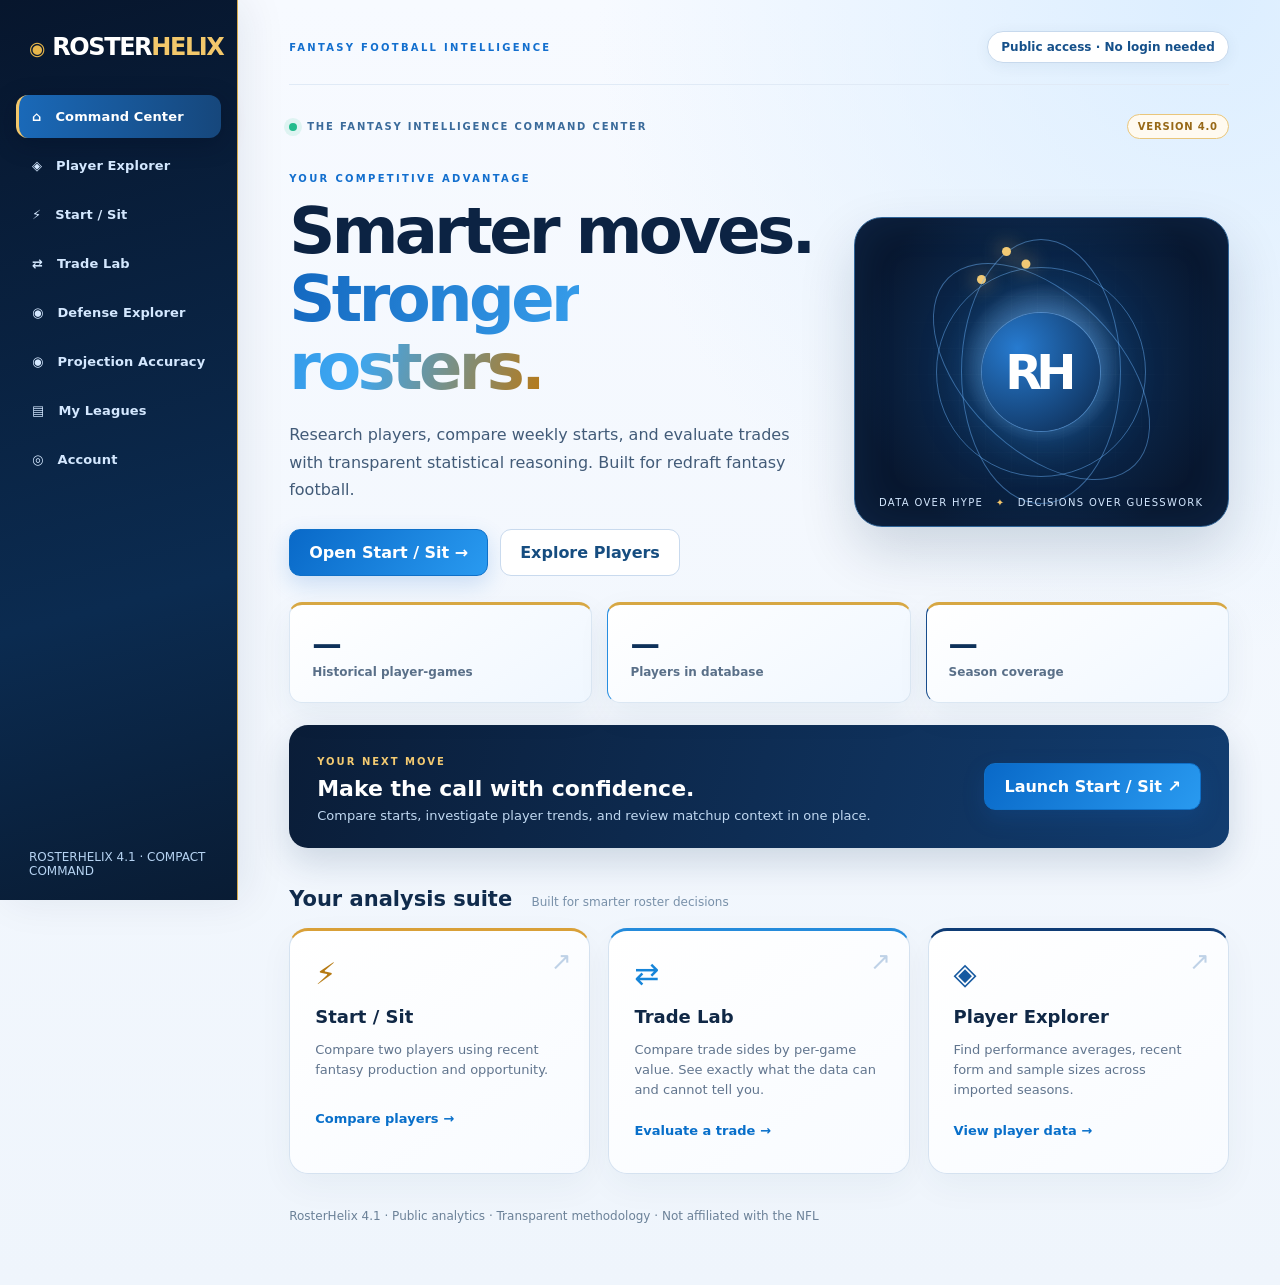
==== rosterhelix-2/static/index.html @ d0da6749 "Update index.html" ====
<!doctype html><html lang="en"><head><meta charset="utf-8"><meta name="viewport" content="width=device-width,initial-scale=1"><meta name="theme-color" content="#f2f6fc"><title>RosterHelix 4.0 — Fantasy Intelligence</title><style>
:root{color-scheme:dark;--bg:#080e1b;--panel:#111c2d;--edge:#263750;--muted:#90a2b8;--text:#eef5ff;--blue:#50b4ff;--lime:#b3f76c}*{box-sizing:border-box}body{margin:0;background:radial-gradient(ellipse at 75% -15%,#14345b 0,transparent 45%),var(--bg);font-family:Inter,ui-sans-serif,system-ui,Arial;color:var(--text)}button,input,select{font:inherit}button{cursor:pointer}button:disabled{opacity:.5;cursor:not-allowed}a{color:inherit;text-decoration:none}.layout{display:grid;grid-template-columns:238px minmax(0,1fr);min-height:100vh}.sidebar{background:#0c1524;border-right:1px solid var(--edge);padding:28px 16px;position:sticky;top:0;height:100vh}.brand{font-weight:900;font-size:23px;letter-spacing:-1.2px;padding:0 13px 34px}.brand span{color:var(--blue)}.nav{display:grid;gap:8px}.nav button{width:100%;text-align:left;background:transparent;border:0;color:#9caec5;border-radius:10px;padding:13px 14px}.nav button:hover,.nav button.active{background:#1a2e46;color:#fff}.sidefoot{position:absolute;bottom:22px;color:var(--muted);font-size:12px;padding:0 13px}.main{padding:27px clamp(18px,4vw,58px);max-width:1600px;width:100%;margin:auto}.top{display:flex;align-items:center;justify-content:space-between;gap:12px}.eyebrow{color:var(--blue);font-weight:800;letter-spacing:2px;font-size:11px}.pill{border:1px solid #305071;border-radius:99px;padding:8px 13px;font-size:12px;color:#a9d5ff}.hero{padding:64px 0 30px;display:grid;grid-template-columns:1.6fr 1fr;gap:24px;align-items:center}.hero h1{font-size:clamp(42px,5.5vw,78px);line-height:1.02;letter-spacing:-3px;margin:12px 0 20px}.hero h1 em{font-style:normal;color:var(--blue)}.hero p{color:#a3b4c9;font-size:17px;max-width:570px;line-height:1.7}.cta{display:flex;gap:12px;margin-top:24px;flex-wrap:wrap}.primary,.secondary{padding:12px 18px;border-radius:10px;border:1px solid var(--blue);background:var(--blue);color:#051321;font-weight:800}.secondary{background:transparent;color:#d8edff;border-color:#344c66}.orb{height:270px;border-radius:28px;border:1px solid #274363;background:radial-gradient(circle at 50% 50%,#3484cc55,transparent 45%),repeating-radial-gradient(circle at 50% 50%,transparent 0 34px,#3b86b52c 35px 36px);display:grid;place-items:center;position:relative;overflow:hidden}.orb strong{font-size:66px;letter-spacing:-7px;color:#d8f2ff;text-shadow:0 0 38px #4aaeff}.orb small{position:absolute;bottom:22px;color:#8cb7dc;letter-spacing:3px}.sectiontitle{font-size:21px;margin:34px 0 17px}.cards{display:grid;grid-template-columns:repeat(3,minmax(0,1fr));gap:16px}.card,.panel{border:1px solid var(--edge);background:linear-gradient(140deg,#15243a,#0f1a2a);border-radius:17px;padding:22px}.card .icon{font-size:25px;color:var(--blue)}.card h3{margin:15px 0 7px}.card p,.muted{color:var(--muted);line-height:1.55}.card p{font-size:13px;min-height:48px}.card button{background:transparent;border:0;color:var(--blue);padding:10px 0;font-weight:800}.stats{display:grid;grid-template-columns:repeat(3,1fr);gap:14px}.stat{background:#102139;border:1px solid #233c58;border-radius:13px;padding:17px}.stat strong{display:block;font-size:29px}.stat small{color:var(--muted)}.view{display:none}.view.active{display:block}.controls{display:flex;flex-wrap:wrap;gap:10px;margin:18px 0}.field{background:#0a1424;color:white;border:1px solid #39516a;padding:12px;border-radius:10px;min-width:170px}.field:focus{outline:2px solid var(--blue)}.grid2{display:grid;grid-template-columns:repeat(2,minmax(0,1fr));gap:16px}.tablewrap{overflow:auto}table{width:100%;border-collapse:collapse;text-align:left}th,td{padding:13px;border-bottom:1px solid #2a3b50;font-size:13px}th{color:#8fa7c0;font-weight:600}td strong{color:#e9f5ff}.tag{background:#233c57;border-radius:6px;padding:5px 7px;font-size:11px;color:#a8d8ff}.notice{padding:12px 14px;border:1px solid #6a5832;background:#312719;color:#f4d49c;border-radius:10px;font-size:13px;margin:14px 0}.result{margin-top:16px;line-height:1.7}.positive{color:var(--lime)}.error{color:#ff9a9a}.hide{display:none!important}footer{padding:35px 0;color:#6d8099;font-size:12px} @media(max-width:950px){.layout{display:block}.sidebar{position:relative;height:auto;display:flex;align-items:center;gap:10px;overflow-x:auto;padding:12px}.brand{padding:0;font-size:19px;white-space:nowrap}.nav{display:flex}.nav button{white-space:nowrap;padding:10px}.sidefoot{display:none}.main{padding:22px}.hero{grid-template-columns:1fr;padding:30px 0}.orb{display:none}.cards{grid-template-columns:1fr}.grid2{grid-template-columns:1fr}}@media(max-width:500px){.stats{grid-template-columns:1fr}.hero h1{letter-spacing:-2px}.top{align-items:start}}

/* RosterHelix 3.2 — White / Gold / Blue visual refresh. Presentation only. */
:root{color-scheme:light;--bg:#f2f6fc;--panel:#ffffff;--edge:#d7e3f1;--muted:#536783;--text:#102744;--blue:#1476d4;--lime:#167a5b;--gold:#e7a72d}
html{scroll-behavior:smooth}
body{background:radial-gradient(ellipse at 80% -12%,#d7ebff 0,transparent 48%),linear-gradient(135deg,#f9fbff,#edf4ff 64%,#fff9e9);color:var(--text)}
.sidebar{background:linear-gradient(168deg,#071c3a 0%,#0a3767 72%,#09213f 100%);border-right:2px solid #dca63e;box-shadow:6px 0 25px #0d38601c}
.brand{color:#fff;letter-spacing:-.8px}.brand span{color:#f7c65d}
.nav button{color:#d4e8ff;transition:background .2s,transform .2s,color .2s,border-color .2s;border-left:3px solid transparent}
.nav button:hover{background:#ffffff19;color:#fff;transform:translateX(2px)}
.nav button.active{background:linear-gradient(90deg,#1b69b9,#1b4a85);color:#fff;border-left-color:#ffd16b;box-shadow:0 5px 20px #001c3c50}
.sidefoot{color:#b6d3f2}.eyebrow{color:#136fce}.pill{color:#15508a;border-color:#c7d9ed;background:#fff;box-shadow:0 3px 15px #123c6610}
.hero h1{color:#0c2343}.hero h1 em{color:#167bd8;background:linear-gradient(105deg,#1367bf 0%,#3da7f2 65%,#b87916 100%);-webkit-background-clip:text;background-clip:text;-webkit-text-fill-color:transparent}
.hero p{color:#425b78}
.primary{background:linear-gradient(110deg,#1377d3,#329fee);color:white;border-color:#0f70c8;box-shadow:0 7px 18px #187bd43b;transition:transform .2s,box-shadow .2s}
.primary:hover:not(:disabled){transform:translateY(-2px);box-shadow:0 11px 24px #187bd450}
.secondary{background:#fff;color:#0d477f;border-color:#c3d9f1}.secondary:hover{background:#edf7ff;border-color:#247ecb}
.orb{border:1px solid #b9d9f4;background:radial-gradient(circle at 50% 50%,#0c78ce3b,transparent 49%),repeating-radial-gradient(circle at 50% 50%,transparent 0 34px,#2a8fe31c 35px 36px),linear-gradient(145deg,#07264a,#0d4d89);box-shadow:0 15px 45px #125b9b2e}
.orb strong{color:#fff;text-shadow:0 0 32px #7acaff}.orb small{color:#ffd079}
.sectiontitle{color:#102b4c}
.card,.panel{background:linear-gradient(145deg,#fff,#f8fbff);border:1px solid #d5e2f0;box-shadow:0 8px 28px #164f7f12;transition:transform .2s,box-shadow .2s,border-color .2s}
.card:hover{transform:translateY(-4px);border-color:#d9a94a;box-shadow:0 15px 34px #164f7f22}
.card{border-top:3px solid #d9a038}.card:nth-child(2){border-top-color:#258bdb}.card:nth-child(3){border-top-color:#0f3c75}
.card .icon{color:#b67a12}.card:nth-child(2) .icon{color:#1685d9}.card:nth-child(3) .icon{color:#1559a0}
.card button{color:#086fca}.card button:hover{text-decoration:underline}
.stat{background:linear-gradient(145deg,#fff,#f0f7ff);border:1px solid #d4e2f1;border-left:4px solid #dba23c;box-shadow:0 5px 18px #143c6612}
.stat:nth-child(3n+2){border-left-color:#278de0}.stat:nth-child(3n){border-left-color:#174c8c}
.stat strong{color:#0e315a}.stat small{color:#5a7089}
.field{background:#fff;color:#122d4b;border:1px solid #c4d7ea;box-shadow:0 2px 7px #0d37660a}
.field::placeholder{color:#70849b}.field:focus{outline:2px solid #278fe2;outline-offset:1px}
th,td{border-bottom:1px solid #e0e9f3}th{color:#4d6884;background:#f1f7ff}td strong{color:#10355c}tbody tr:hover{background:#edf7ff}
.tag{background:#e4f2ff;color:#135a9d;border:1px solid #cbe3fa}
.notice{background:#fff8e7;border:1px solid #e7c47e;color:#745012}
.positive{color:#087d60}.error{color:#c42c41}footer{color:#6b8198}
button:focus-visible,a:focus-visible{outline:3px solid #e5a934;outline-offset:3px}
@media(max-width:950px){.sidebar{border-right:0;border-bottom:2px solid #dca63e}.nav button:hover{transform:none}}

/* RosterHelix 3.3 matchup comparison */
.matchup-selectors{display:grid;grid-template-columns:repeat(2,minmax(0,1fr));gap:12px;margin:16px 0}
.matchup-selectors label{display:grid;gap:7px;color:#12345a;font-weight:750;font-size:13px}
.matchup-selectors select{width:100%;background:#fff}
.matchup-board{margin-top:18px;padding:18px;border-radius:16px;background:linear-gradient(135deg,#f5f9ff,#fff9ee);border:1px solid #cddff1}
.matchup-board h3{margin:0 0 7px;color:#0d3158}
.matchup-tiles{display:grid;grid-template-columns:repeat(2,minmax(0,1fr));gap:12px;margin-top:14px}
.matchup-tile{border:1px solid #d2e1f0;border-top:4px solid #228ae3;border-radius:13px;padding:15px;background:white;box-shadow:0 5px 18px #08294a0b}
.matchup-tile:nth-child(2){border-top-color:#e3aa2c}
.matchup-tile strong{color:#102d50}
.matchup-tile .big{font-size:27px;font-weight:850;color:#1168bc;margin:6px 0}
.matchup-tile .meta{font-size:12px;color:#546a83;line-height:1.6}
.matchup-flag{display:inline-block;border-radius:99px;padding:4px 9px;background:#e8f3ff;color:#0b5aa7;font-size:11px;font-weight:750}
@media(max-width:700px){.matchup-selectors,.matchup-tiles{grid-template-columns:1fr}}

/* RosterHelix 3.4 projections */
.projection-board{margin-top:18px;padding:20px;border:1px solid #a9cae9;border-radius:17px;background:linear-gradient(120deg,#edf7ff,#fff9e9)}
.projection-card{background:white;border:1px solid #d4e3f1;border-top:4px solid #e4aa2c;border-radius:14px;padding:16px}
.projection-card:first-child{border-top-color:#208ee9}.projection-score{font-size:32px;font-weight:850;color:#086bb9}
.projection-range{font-weight:750;color:#7c5a16}.projection-small{font-size:12px;color:#5c7086;line-height:1.6}

/* RosterHelix 4.0 premium hybrid design system */
:root{--bg:#f5f8fd;--edge:#dce7f4;--text:#102846;--muted:#61758e;--blue:#1678db;--gold:#e7b64b;--navy:#0b1e39;color-scheme:light}
body{background:radial-gradient(ellipse at 95% 0%,#dceeff 0,transparent 36%),linear-gradient(180deg,#f7faff,#eff5fc);font-family:Inter,ui-sans-serif,system-ui,-apple-system,Segoe UI,sans-serif}
.sidebar{background:linear-gradient(165deg,#07162d,#0b2b50 66%,#091c34);border-right:1px solid #d5a94c;box-shadow:8px 0 40px #0b2a4714;padding-top:33px}
.brand{font-size:24px;letter-spacing:-1.4px}.brand:before{content:'◉';font-size:19px;color:#e7b64b;margin-right:8px}.brand span{color:#f3c86b}
.nav{gap:6px}.nav button{font-size:13px;font-weight:650;letter-spacing:.01em;padding:14px 13px;border-radius:12px}.nav button.active{background:linear-gradient(90deg,#1a69b8,#16477c);box-shadow:0 6px 22px #010d2659;border-left-color:#f2c76b}
.main{padding-top:31px;max-width:1650px}.top{padding-bottom:21px;border-bottom:1px solid #e0eaf6}.eyebrow{font-size:10px;letter-spacing:2.3px}.pill{font-weight:650}
.home-kicker{display:flex;gap:10px;align-items:center;color:#3b6b9b;font-size:10px;font-weight:800;letter-spacing:1.8px;margin-top:29px;flex-wrap:wrap}.live-dot{height:8px;width:8px;border-radius:50%;background:#22bb8c;box-shadow:0 0 0 5px #22bb8c1c;animation:pulse-dot 2.8s infinite}.version-chip{border:1px solid #e9c67b;color:#976817;border-radius:99px;padding:6px 10px;margin-left:auto;background:#fffaf0;letter-spacing:.8px}
.hero{padding:28px 0 26px;grid-template-columns:minmax(0,1.2fr) minmax(290px,.85fr);gap:35px}.hero h1{font-size:clamp(42px,5vw,75px);letter-spacing:-3.6px;line-height:1.06}.hero p{font-size:16px}.hero .cta{margin-top:26px}.primary,.secondary{border-radius:11px;padding:13px 19px;transition:transform .2s ease,box-shadow .2s ease}.primary{background:linear-gradient(125deg,#0969c8,#299af0);box-shadow:0 8px 22px #176bcb30}.secondary{border-color:#c9daee;background:#fff;color:#164d80}.primary:hover,.secondary:hover{transform:translateY(-2px)}
.orb{height:310px;background:radial-gradient(circle at 50% 47%,#206cbd88 0,#0b2a50 32%,#08172f 75%);border:1px solid #2e6397;box-shadow:0 24px 55px #07264729,inset 0 0 45px #4a9cf51c;isolation:isolate}.orb:before{content:'';position:absolute;inset:0;background-image:linear-gradient(#ffffff07 1px,transparent 1px),linear-gradient(90deg,#ffffff07 1px,transparent 1px);background-size:26px 26px;mask-image:radial-gradient(circle,#000,transparent 73%)}.orb-core{z-index:2;display:grid;place-items:center;width:118px;height:118px;border-radius:50%;background:radial-gradient(circle at 30% 30%,#277bd0,#0b264a);box-shadow:0 0 0 1px #76b8ff70,0 0 55px #3396ec8c;color:white;font-size:48px;font-weight:900;letter-spacing:-6px;padding-right:7px}.orbit{position:absolute;width:210px;height:210px;border:1px solid #70b8ff75;border-radius:50%;animation:spin 19s linear infinite}.orbit:after{content:'';position:absolute;top:7px;left:40px;height:9px;width:9px;background:#f3ca74;border-radius:50%;box-shadow:0 0 20px #f3ca74}.orbit-b{width:265px;height:155px;transform:rotate(45deg);animation:spin 23s linear infinite reverse}.orbit-c{width:160px;height:265px;animation:spin 29s linear infinite}.orb-legend{position:absolute;bottom:18px;font-size:10px;letter-spacing:1.3px;color:#d4e8ff;z-index:2}.orb-legend span{color:#f4c66b;padding:0 8px}
.stats{gap:15px}.stat{border:1px solid #dbe7f3;border-top:3px solid #d7a743;border-left:1px solid #dbe7f3;padding:22px;box-shadow:0 12px 32px #143d6610}.stat strong{font-size:clamp(23px,2.3vw,35px);font-variant-numeric:tabular-nums}.stat small{font-weight:650;font-size:12px}.sectiontitle{margin-top:39px}.section-sub{font-size:12px;color:#7890a9;font-weight:500;margin-left:12px}.cards{gap:18px}.card,.panel{border-radius:19px;box-shadow:0 12px 35px #11375b0c}.card{padding:25px;position:relative;overflow:hidden}.card:after{content:'↗';position:absolute;right:18px;top:16px;color:#bfd2e7;font-size:25px}.card .icon{font-size:30px}.card h3{font-size:18px}.card:hover{transform:translateY(-6px);box-shadow:0 20px 42px #11375b20}.card button{font-size:13px}
.command-strip{margin-top:22px;padding:25px 28px;border-radius:19px;background:linear-gradient(105deg,#0a1d38,#123d70);display:flex;justify-content:space-between;align-items:center;gap:18px;color:white;box-shadow:0 14px 35px #082b5128}.command-strip h3{font-size:22px;margin:7px 0}.command-strip p{font-size:13px;color:#c0d8f1;margin:0;max-width:620px}.strip-eyebrow{font-size:10px;color:#f3ca71;letter-spacing:2px;font-weight:800}.command-strip .primary{white-space:nowrap}
.view:not(#home){animation:fade-rise .36s ease both}.view:not(#home)>h1{font-size:clamp(28px,3vw,40px);letter-spacing:-1.2px;margin:31px 0 10px}.panel{background:#fff}.field{border-radius:11px}.field:focus-visible{box-shadow:0 0 0 4px #1d80d822}.notice{border-radius:12px}.tablewrap{border:1px solid #dbe7f3}.tablewrap tbody tr{transition:background .15s}
.explorer-head{display:flex;justify-content:space-between;align-items:end;gap:12px;margin:25px 0 15px}.explorer-head h2{font-size:21px;margin:7px 0}.explorer-head p{margin:4px 0;font-size:12px}.player-cards{display:grid;grid-template-columns:repeat(auto-fill,minmax(190px,1fr));gap:14px;margin:16px 0}.player-card{background:#fff;border:1px solid #d7e5f2;border-top:3px solid #2187df;border-radius:17px;padding:17px;text-align:left;box-shadow:0 8px 22px #153d6610;transition:transform .22s,box-shadow .22s,border-color .22s;position:relative;overflow:hidden;color:#123456}.player-card:hover,.player-card:focus-visible{transform:translateY(-5px);box-shadow:0 18px 35px #133e6a26;border-color:#e0ad48}.player-card:before{content:'';position:absolute;right:-24px;top:-24px;width:92px;height:92px;border-radius:50%;background:radial-gradient(circle,#e1f1ff,transparent 68%)}.player-card .avatar{width:43px;height:43px;border-radius:13px;background:linear-gradient(140deg,#0c2d55,#2184df);color:#fff;display:grid;place-items:center;font-weight:850;font-size:17px;margin-bottom:12px;box-shadow:0 5px 13px #0d5bb52c}.player-card .player-name{font-size:14px;font-weight:850;min-height:37px;display:block;position:relative}.player-card .player-meta{font-size:11px;color:#647f9a;margin-top:4px}.player-card .player-score{font-size:29px;color:#0d5fae;font-weight:900;letter-spacing:-1px;margin-top:14px}.player-card .player-score small{font-size:10px;color:#6d829a;letter-spacing:0;font-weight:600}.player-card .player-trend{margin-top:6px;font-size:11px;color:#607b95}.player-card .player-trend b{color:#138364}.player-detail{margin:16px 0}.detail-board{border:1px solid #c8ddf2;border-radius:19px;padding:22px;background:linear-gradient(130deg,#fff,#f1f7ff);box-shadow:0 10px 28px #164d8212}.detail-header{display:flex;justify-content:space-between;align-items:center;gap:12px;flex-wrap:wrap}.detail-header h3{margin:4px 0;font-size:22px}.detail-header small{color:#607b95}.chart-svg{width:100%;height:auto;display:block;margin-top:16px;overflow:visible}.chart-grid{stroke:#dfe9f4;stroke-width:1}.chart-label{fill:#70859d;font-size:11px;font-family:inherit}.chart-line{stroke:#197fe0;stroke-width:3.5;fill:none;stroke-linejoin:round;stroke-linecap:round}.chart-area{fill:url(#rh4Area)}.chart-dot{fill:#fff;stroke:#177ed9;stroke-width:3}.chart-dot:hover{fill:#e8b94f;stroke:#b67d19}.chart-note{font-size:12px;color:#667e96;margin-top:10px}.detail-close{background:white;border:1px solid #cbdff2;border-radius:9px;padding:8px 12px;color:#205a91}.def-visual{margin:18px 0;display:grid;grid-template-columns:repeat(auto-fill,minmax(210px,1fr));gap:12px}.def-mini{padding:16px;border:1px solid #dbe7f3;border-radius:14px;background:#fff}.def-mini-top{display:flex;justify-content:space-between;font-size:12px;font-weight:800}.def-mini-bar{height:8px;border-radius:99px;background:#e8eff7;margin-top:13px;overflow:hidden}.def-mini-fill{height:100%;background:linear-gradient(90deg,#147ad6,#e7b64b);border-radius:99px}.def-mini small{font-size:11px;color:#70859d;display:block;margin-top:8px}
@keyframes fade-rise{from{opacity:0;transform:translateY(9px)}to{opacity:1;transform:translateY(0)}}@keyframes spin{to{transform:rotate(360deg)}}@keyframes pulse-dot{50%{box-shadow:0 0 0 9px #22bb8c0c}}@media(max-width:1100px){.hero{grid-template-columns:1fr}.orb{display:none}}@media(max-width:950px){.sidebar{padding:12px}.main{padding-top:22px}.home-kicker{margin-top:22px}.hero{padding-top:22px}}@media(max-width:680px){.command-strip{align-items:flex-start;flex-direction:column}.explorer-head{flex-direction:column;align-items:flex-start}.section-sub{display:block;margin:5px 0}.player-cards{grid-template-columns:repeat(2,minmax(0,1fr))}.player-card{padding:13px}.hero h1{letter-spacing:-2px}.stats{grid-template-columns:1fr}.top{flex-wrap:wrap}}@media(max-width:390px){.player-cards{grid-template-columns:1fr}}@media(prefers-reduced-motion:reduce){*,*:before,*:after{animation-duration:.01ms!important;transition-duration:.01ms!important;scroll-behavior:auto!important}}
</style><link rel="stylesheet" href="/compact41.css"><link rel="stylesheet" href="/compact42.css"><link rel="stylesheet" href="/compact43.css"><link rel="stylesheet" href="/model44.css"><link rel="stylesheet" href="/rh50a.css"><link rel="stylesheet" href="/rh50a1.css"></head><body><div class="layout"><aside class="sidebar"><div class="brand">ROSTER<span>HELIX</span></div><nav class="nav"><button class="active" data-view="home">⌂ &nbsp; Command Center</button><button data-view="players">◈ &nbsp; Player Explorer</button><button data-view="start">⚡ &nbsp; Start / Sit</button><button data-view="trade">⇄ &nbsp; Trade Lab</button><button data-view="defense">◉ &nbsp; Defense Explorer</button><button data-view="accuracy">◉ &nbsp; Projection Accuracy</button><button data-view="leagues">▤ &nbsp; My Leagues</button><button data-view="account">◎ &nbsp; Account</button></nav><div class="sidefoot">ROSTERHELIX 4.1 · COMPACT COMMAND</div></aside><main class="main"><div class="top"><span class="eyebrow">FANTASY FOOTBALL INTELLIGENCE</span><span id="authBadge" class="pill">Public access · No login needed</span></div>
<section id="home" class="view active"><div class="home-kicker"><span class="live-dot"></span> THE FANTASY INTELLIGENCE COMMAND CENTER <span class="version-chip">VERSION 4.0</span></div><div class="hero"><div><span class="eyebrow">YOUR COMPETITIVE ADVANTAGE</span><h1>Smarter moves.<br><em>Stronger rosters.</em></h1><p>Research players, compare weekly starts, and evaluate trades with transparent statistical reasoning. Built for redraft fantasy football.</p><div class="cta"><button class="primary" data-go="start">Open Start / Sit →</button><button class="secondary" data-go="players">Explore Players</button></div></div><div class="orb"><div class="orbit orbit-a"></div><div class="orbit orbit-b"></div><div class="orbit orbit-c"></div><div class="orb-core">RH</div><div class="orb-legend">DATA OVER HYPE <span>✦</span> DECISIONS OVER GUESSWORK</div></div></div><div class="stats"><div class="stat"><strong id="statGames">—</strong><small>Historical player-games</small></div><div class="stat"><strong id="statPlayers">—</strong><small>Players in database</small></div><div class="stat"><strong id="statSeasons">—</strong><small>Season coverage</small></div></div><div class="command-strip"><div><span class="strip-eyebrow">YOUR NEXT MOVE</span><h3>Make the call with confidence.</h3><p>Compare starts, investigate player trends, and review matchup context in one place.</p></div><button class="primary" data-go="start">Launch Start / Sit <span aria-hidden="true">↗</span></button></div><h2 class="sectiontitle">Your analysis suite <span class="section-sub">Built for smarter roster decisions</span></h2><div class="cards"><div class="card"><div class="icon">⚡</div><h3>Start / Sit</h3><p>Compare two players using recent fantasy production and opportunity.</p><button data-go="start">Compare players →</button></div><div class="card"><div class="icon">⇄</div><h3>Trade Lab</h3><p>Compare trade sides by per-game value. See exactly what the data can and cannot tell you.</p><button data-go="trade">Evaluate a trade →</button></div><div class="card"><div class="icon">◈</div><h3>Player Explorer</h3><p>Find performance averages, recent form and sample sizes across imported seasons.</p><button data-go="players">View player data →</button></div></div></section>
<section id="players" class="view"><h1>Player Explorer</h1><p class="muted">Search the imported game logs. Numbers are historical descriptive statistics, not forward projections.</p><div class="controls"><input class="field" id="search" placeholder="Search player name"><select class="field scoring"><option value="ppr">Full PPR</option><option value="half">Half PPR</option><option value="standard">Standard</option></select><input class="field" id="season" type="number" placeholder="Season (optional)" min="1990" max="2100"><button class="primary" id="searchBtn">Search</button></div><div class="explorer-head"><div><span class="eyebrow">PLAYER INTELLIGENCE</span><h2>Player cards & performance trends</h2><p class="muted">Select a player card to explore available recent fantasy scores. Chart values come from imported game logs.</p></div><div class="chart-controls"><button class="secondary" id="playerCardMode" type="button">Cards / Table</button></div></div><div id="playerCards" class="player-cards" aria-live="polite"></div><div id="playerDetail" class="player-detail" aria-live="polite"></div><div class="panel tablewrap" id="playerTable"><table><thead><tr><th>Player</th><th>Team</th><th>POS</th><th>Games</th><th>PPG</th><th>Recent 5</th></tr></thead><tbody id="playersBody"></tbody></table><p id="playersEmpty" class="muted"></p></div></section>
<section id="start" class="view"><h1>Start / Sit Studio</h1><p class="muted">Compare players and evaluate how their selected upcoming opponents have performed against the same position.</p><div class="notice">Use Auto-detect opponents to retrieve the next scheduled matchup, or select manually. Defensive allowances are historical team-level position totals, not individual projections. Injuries, snap share, and coverage schemes are not connected.</div><div class="panel"><div class="controls"><input class="field" id="ssA" list="ssOptionsA" placeholder="Search first player" autocomplete="off"><datalist id="ssOptionsA"></datalist><input class="field" id="ssB" list="ssOptionsB" placeholder="Search second player" autocomplete="off"><datalist id="ssOptionsB"></datalist><input class="field" id="ssSeason" type="number" min="1999" max="2100" value="2026" aria-label="NFL season"><select class="field" id="ssScoring" aria-label="Scoring"><option value="ppr">Full PPR</option><option value="half">Half PPR</option><option value="standard">Standard</option></select><button class="primary" id="ssCompare">Analyze players</button></div><button class="primary" type="button" id="ssAutoOpp" style="margin-top:10px">Auto-detect upcoming opponents</button><p id="ssScheduleStatus" class="muted" aria-live="polite" style="font-size:12px"></p><div class="matchup-selectors"><label>Player A upcoming opponent <select class="field" id="ssOppA"><option value="">Select opponent (optional)</option></select></label><label>Player B upcoming opponent <select class="field" id="ssOppB"><option value="">Select opponent (optional)</option></select></label></div><p class="muted" style="font-size:12px">Type at least two letters to find players. The season must have imported game logs.</p><div id="ssResult" class="result muted" aria-live="polite">Choose two players to see their historical comparison.</div></div></section>
<section id="defense" class="view"><h1>Defense Explorer</h1><p class="muted">Discover which defenses have allowed the most fantasy production to each position, based on imported regular-season player game logs.</p><div class="notice">Higher fantasy points allowed indicates a historically more generous matchup, not a guaranteed future result. This is not man/zone coverage data. Choose an upcoming opponent yourself; no schedule feed is connected.</div><div class="panel"><div class="controls"><input class="field" id="defSeason" type="number" min="1999" max="2100" value="2026" aria-label="Season"><select class="field" id="defPos" aria-label="Position"><option value="WR">Wide receivers</option><option value="RB">Running backs</option><option value="TE">Tight ends</option><option value="QB">Quarterbacks</option></select><select class="field" id="defScoring" aria-label="Scoring"><option value="ppr">Full PPR</option><option value="half">Half PPR</option><option value="standard">Standard</option></select><button class="primary" id="defLoad">Analyze defenses</button></div><p id="defSummary" class="muted" aria-live="polite">Choose a season, position and scoring format.</p><div class="tablewrap"><table><thead><tr><th>Rank*</th><th>Defense</th><th>Weeks</th><th>FP allowed/wk</th><th>Last 4</th><th>Targets/wk</th><th>Receptions/wk</th><th>Yards/wk</th></tr></thead><tbody id="defBody"></tbody></table></div><p class="muted" style="font-size:12px">*Rank 1 allows the most points to this position. Position totals include all recorded players, not just one starter. Weeks with no player records for that position are excluded. Small samples can be misleading.</p></div></section>
<section id="accuracy" class="view"><h1>Projection Accuracy</h1><p class="muted">Compare saved pre-game estimates against actual imported fantasy scores. Tracking starts only after the next scheduled daily import.</p><div class="panel"><div class="controls"><input id="accSeason" class="field" type="number" value="2026" min="1999" max="2100"><select id="accScoring" class="field"><option value="ppr">Full PPR</option><option value="half">Half PPR</option><option value="standard">Standard</option></select><button id="accLoad" class="primary">Load accuracy</button></div><div id="accSummary" class="notice">No results loaded.</div><div class="tablewrap"><table><thead><tr><th>Week</th><th>Player</th><th>Projected</th><th>Actual</th><th>Absolute error</th></tr></thead><tbody id="accRows"></tbody></table></div><p class="muted">MAE is mean absolute error. Bias is projected minus actual. Only games with matching player logs are evaluated; inactive players and missing logs are excluded.</p></div></section><section id="trade" class="view"><h1>Trade Lab</h1><p class="muted">Compare the historical per-game value of players on each side of a proposed trade.</p><div class="notice">Experimental: this is not a complete trade valuation model. Positional scarcity, roster depth, future usage and playoff schedule are not yet modeled.</div><div class="panel"><div class="grid2"><div><h3>You give</h3><select class="field" id="tradeA" style="width:100%"></select></div><div><h3>You receive</h3><select class="field" id="tradeB" style="width:100%"></select></div></div><div class="controls"><select class="field scoring"><option value="ppr">Full PPR</option><option value="half">Half PPR</option><option value="standard">Standard</option></select><button class="primary" id="tradeBtn">Analyze trade</button></div><div id="tradeResult" class="result muted">Import player data to enable comparisons.</div></div></section>
<section id="leagues" class="view"><h1>My Leagues</h1><p class="muted">Optional accounts let you save league scoring and a roster list.</p><div id="leagueGate" class="notice">Sign in on the Account page to save leagues.</div><div id="leagueContent" class="hide"><div class="panel"><h3>Create a league</h3><div class="controls"><input id="leagueName" class="field" placeholder="League name"><select id="leagueScoring" class="field"><option value="ppr">PPR</option><option value="half">Half PPR</option><option value="standard">Standard</option></select><button id="saveLeague" class="primary">Save league</button></div><p id="leagueMessage"></p></div><h2 class="sectiontitle">Saved leagues</h2><div id="leagueList" class="cards"></div></div></section>
<section id="account" class="view"><h1>Account & Data</h1><p class="muted">Public tools work without an account. Sign in only to save your leagues.</p><div class="grid2"><div class="panel"><h3 id="authTitle">Sign in or create an account</h3><div id="authForm"><div class="controls"><input class="field" id="email" type="email" autocomplete="email" placeholder="Email"><input class="field" id="password" type="password" autocomplete="current-password" placeholder="Password (10+ characters)"></div><div class="controls"><button class="primary" id="login">Sign in</button><button class="secondary" id="register">Create account</button></div></div><button class="secondary hide" id="logout">Sign out</button><p id="authMessage" class="muted"></p></div><div class="panel"><h3>Data status</h3><p id="dataStatus" class="muted">Checking database…</p><div id="adminBox" class="hide"><h4>NFL Data Manager</h4><p class="muted">Import weekly regular-season player statistics directly from nflverse. Start with one season to verify results. Reimporting a season updates existing records.</p><div class="controls"><select class="field" id="nflSeason"><option value="2026" selected>2026 NFL season</option><option value="2025">2025 NFL season</option><option value="2024">2024 NFL season</option><option value="2023">2023 NFL season</option><option value="2022">2022 NFL season</option><option value="2021">2021 NFL season</option><option value="2020">2020 NFL season</option><option value="2019">2019 NFL season</option><option value="2018">2018 NFL season</option><option value="2017">2017 NFL season</option><option value="2016">2016 NFL season</option><option value="2015">2015 NFL season</option><option value="2014">2014 NFL season</option><option value="2013">2013 NFL season</option><option value="2012">2012 NFL season</option><option value="2011">2011 NFL season</option><option value="2010">2010 NFL season</option><option value="2009">2009 NFL season</option><option value="2008">2008 NFL season</option><option value="2007">2007 NFL season</option><option value="2006">2006 NFL season</option><option value="2005">2005 NFL season</option><option value="2004">2004 NFL season</option><option value="2003">2003 NFL season</option><option value="2002">2002 NFL season</option><option value="2001">2001 NFL season</option><option value="2000">2000 NFL season</option><option value="1999">1999 NFL season</option></select><button class="primary" id="nflImportBtn">Import season</button></div><p id="nflImportMessage" class="muted" role="status" aria-live="polite"></p><hr style="border:0;border-top:1px solid var(--edge);margin:24px 0"><h4>Administrator CSV import</h4><p class="muted">Import a normalized CSV with season, week and player columns. See README for accepted columns. Up to 50,000 rows per upload.</p><input type="file" id="csvFile" accept=".csv,text/csv"><button class="primary" id="importBtn">Import CSV</button><p id="importMessage"></p></div></div></div></section><footer>RosterHelix 4.1 · Public analytics · Transparent methodology · Not affiliated with the NFL</footer></main></div>
<script>
const $=s=>document.querySelector(s),$$=s=>[...document.querySelectorAll(s)];let me={authenticated:false},players=[],currentScoring='ppr';const fmt=n=>Number(n||0).toLocaleString();function go(view){$$('.view').forEach(e=>e.classList.toggle('active',e.id===view));$$('[data-view]').forEach(e=>e.classList.toggle('active',e.dataset.view===view));window.scrollTo(0,0);if(view==='leagues')loadLeagues()}$$('[data-view]').forEach(e=>e.onclick=()=>go(e.dataset.view));$$('[data-go]').forEach(e=>e.onclick=()=>go(e.dataset.go));async function api(url,opts={}){const r=await fetch(url,{credentials:'same-origin',...opts});let d=await r.json();if(!r.ok)throw Error(d.error||'Request failed');return d}function esc(s){return String(s??'').replace(/[&<>"']/g,c=>({'&':'&amp;','<':'&lt;','>':'&gt;','"':'&quot;',"'":'&#39;'}[c]))}async function status(){try{const s=await api('/api/stats');$('#statGames').textContent=fmt(s.games);$('#statPlayers').textContent=fmt(s.players);$('#statSeasons').textContent=s.first_season?`${s.first_season}–${s.last_season}`:'Not imported';$('#dataStatus').textContent=s.games?`${fmt(s.games)} game logs, ${fmt(s.players)} players (${s.first_season}–${s.last_season}).`:'No NFL data imported yet. The site is functional, but player analyzers require real data.'}catch(e){$('#dataStatus').textContent=e.message}}async function auth(){me=await api('/api/auth/me');$('#authBadge').textContent=me.authenticated?`Signed in: ${me.email}`:'Public access · No login needed';$('#authForm').classList.toggle('hide',me.authenticated);$('#logout').classList.toggle('hide',!me.authenticated);$('#authTitle').textContent=me.authenticated?`Signed in as ${me.email}`:'Sign in or create an account';$('#adminBox').classList.toggle('hide',!me.admin);$('#leagueGate').classList.toggle('hide',me.authenticated);$('#leagueContent').classList.toggle('hide',!me.authenticated)}async function refreshPlayers(){try{const p=new URLSearchParams({q:$('#search').value,scoring:currentScoring});if($('#season').value)p.set('season',$('#season').value);const d=await api('/api/players?'+p);players=d.players;$('#playersBody').innerHTML=players.map(x=>`<tr><td><strong>${esc(x.name)}</strong></td><td>${esc(x.team)}</td><td><span class="tag">${esc(x.pos)}</span></td><td>${x.games}</td><td>${x.ppg.toFixed(1)}</td><td>${x.trend.toFixed(1)}</td></tr>`).join('');$('#playersEmpty').textContent=players.length?'':'No player records match. Import historical data through an admin account to activate the tools.';for(const id of ['tradeA','tradeB']){const sel=$('#'+id),old=sel.value;sel.innerHTML=players.map((x,i)=>`<option value="${i}">${esc(x.name)} (${esc(x.pos||'—')})</option>`).join('');if(players.length){sel.value=players.some((_,i)=>String(i)===old)?old:id.endsWith('B')?String(Math.min(1,players.length-1)):'0'}}}catch(e){$('#playersEmpty').textContent=e.message}}$$('.scoring').forEach(el=>el.onchange=()=>{currentScoring=el.value;$$('.scoring').forEach(x=>x.value=currentScoring);refreshPlayers()});$('#searchBtn').onclick=refreshPlayers;function compare(a,b,type){const x=players[Number($(a).value)],y=players[Number($(b).value)];if(!x||!y)return '<span class="error">Import player statistics first.</span>';const diff=(x.trend-y.trend).toFixed(1);const leader=x.trend===y.trend?'Even on recent form':x.trend>y.trend?x.name:y.name;return `<div class="grid2"><div class="stat"><small>${esc(x.name)}</small><strong>${x.trend.toFixed(1)}</strong><small>Last ${x.recent.length} games avg · ${x.games} games total</small></div><div class="stat"><small>${esc(y.name)}</small><strong>${y.trend.toFixed(1)}</strong><small>Last ${y.recent.length} games avg · ${y.games} games total</small></div></div><p><strong class="positive">${esc(leader)}</strong> ${type==='trade'?'has the higher recent fantasy average in this historical comparison.':'leads on recent fantasy scoring.'}</p><p class="muted">Historical recent-form difference: ${Math.abs(Number(diff)).toFixed(1)} points/game. Not a forward-looking prediction or complete ${type==='trade'?'trade':'lineup'} recommendation.</p>`}$('#tradeBtn').onclick=()=>$('#tradeResult').innerHTML=compare('#tradeA','#tradeB','trade');async function doAuth(mode){try{await api('/api/auth/'+mode,{method:'POST',headers:{'Content-Type':'application/json'},body:JSON.stringify({email:$('#email').value,password:$('#password').value})});$('#authMessage').textContent='Signed in successfully.';$('#password').value='';await auth()}catch(e){$('#authMessage').textContent=e.message}}$('#login').onclick=()=>doAuth('login');$('#register').onclick=()=>doAuth('register');$('#logout').onclick=async()=>{try{await api('/api/auth/logout',{method:'POST',headers:{'X-CSRF-Token':me.csrf,'Content-Type':'application/json'},body:'{}'});await auth()}catch(e){$('#authMessage').textContent=e.message}};async function loadLeagues(){if(!me.authenticated)return;try{const d=await api('/api/leagues');$('#leagueList').innerHTML=d.leagues.map(l=>`<div class="card"><h3>${esc(l.name)}</h3><p>${esc(l.scoring.toUpperCase())} · ${l.roster.length} players saved</p></div>`).join('')||'<p class="muted">No saved leagues yet.</p>'}catch(e){$('#leagueMessage').textContent=e.message}}$('#saveLeague').onclick=async()=>{try{await api('/api/leagues',{method:'POST',headers:{'Content-Type':'application/json','X-CSRF-Token':me.csrf},body:JSON.stringify({name:$('#leagueName').value,scoring:$('#leagueScoring').value,roster:[]})});$('#leagueMessage').textContent='League saved.';$('#leagueName').value='';await loadLeagues()}catch(e){$('#leagueMessage').textContent=e.message}};$('#nflImportBtn').onclick=async()=>{const btn=$('#nflImportBtn'),season=Number($('#nflSeason').value),msg=$('#nflImportMessage');btn.disabled=true;msg.textContent=`Importing ${season} from nflverse… This may take up to a minute. Keep this page open.`;try{const r=await api('/api/admin/nflverse/import',{method:'POST',headers:{'Content-Type':'application/json','X-CSRF-Token':me.csrf},body:JSON.stringify({season})});msg.textContent=`Imported ${fmt(r.rows_processed)} player-game rows for ${season}.`;await status();await refreshPlayers()}catch(e){msg.textContent=`Import failed: ${e.message}`}finally{btn.disabled=false}};$('#importBtn').onclick=async()=>{const file=$('#csvFile').files[0];if(!file)return $('#importMessage').textContent='Choose a CSV file first.';try{const r=await api('/api/admin/import',{method:'POST',headers:{'Content-Type':'text/csv','X-CSRF-Token':me.csrf},body:await file.text()});$('#importMessage').textContent=`Processed ${r.rows_processed} rows.`;await status();await refreshPlayers()}catch(e){$('#importMessage').textContent=e.message}};(async()=>{await status();await auth();await refreshPlayers()})().catch(e=>$('#dataStatus').textContent=e.message);

// RosterHelix 3.1: server-backed searchable Start/Sit. No extra external dependencies.
(function(){
 const byId=id=>document.getElementById(id);
 const escSS=s=>String(s??'').replace(/[&<>"']/g,c=>({'&':'&amp;','<':'&lt;','>':'&gt;','"':'&quot;',"'":'&#39;'}[c]));
 const year=()=>byId('ssSeason').value;
 const teams=['ARI','ATL','BAL','BUF','CAR','CHI','CIN','CLE','DAL','DEN','DET','GB','HOU','IND','JAX','KC','LAC','LAR','LV','MIA','MIN','NE','NO','NYG','NYJ','PHI','PIT','SEA','SF','TB','TEN','WAS'];
 for(const id of ['ssOppA','ssOppB'])byId(id).insertAdjacentHTML('beforeend',teams.map(t=>`<option value="${t}">${t}</option>`).join(''));
 const defCache=new Map();
 async function getDefense(season,position,scoring){const key=[season,position,scoring].join('|');if(!defCache.has(key)){const q=new URLSearchParams({season,position,scoring});defCache.set(key,api('/api/defense?'+q).catch(e=>{defCache.delete(key);throw e;}));}return defCache.get(key);}
 async function matchupCards(players,season,scoring){
  const selected=[byId('ssOppA').value,byId('ssOppB').value];
  if(!selected.some(Boolean))return '<div class="matchup-board"><h3>Defensive matchup analysis</h3><p class="muted">Choose each player’s upcoming opponent above to compare defensive tendencies. Opponents are not inferred from past games.</p></div>';
  const cards=await Promise.all(players.map(async(p,i)=>{
   const team=selected[i];if(!team)return `<div class="matchup-tile"><strong>${escSS(p.name)}</strong><p class="muted">No opponent selected.</p></div>`;
   if(!['RB','WR','TE','QB'].includes(p.position))return `<div class="matchup-tile"><strong>${escSS(p.name)}</strong><p class="muted">No defensive data available for this position.</p></div>`;
   try{
    const data=await getDefense(season,p.position,scoring);const d=data.defenses.find(x=>x.team===team);
    if(!d)return `<div class="matchup-tile"><strong>${escSS(p.name)} vs ${escSS(team)}</strong><p class="muted">No recorded defensive sample for this season and position.</p></div>`;
    const total=data.defenses.length;const n=d.weeks;const rank=d.rank_most_allowed;
    const band=n<4?'Small sample':rank<=Math.ceil(total/3)?'Historically generous':rank>Math.floor(total*2/3)?'Historically restrictive':'Middle of the pack';
    return `<div class="matchup-tile"><strong>${escSS(p.name)} <span class="matchup-flag">${escSS(p.position)} vs ${escSS(team)}</span></strong><div class="big">${Number(d.fantasy_points_allowed_per_game).toFixed(1)} <small style="font-size:12px">FP/wk</small></div><div class="meta">Position points allowed by opponent (all players combined)<br>Rank ${rank} of ${total} (1 = most allowed) · ${n} observed weeks<br>Last four observed weeks: ${Number(d.last_four_allowed_per_game).toFixed(1)} FP/wk<br>Targets allowed: ${Number(d.targets_allowed_per_game).toFixed(1)}/wk</div><p><span class="matchup-flag">${escSS(band)}</span></p></div>`;
   }catch(e){return `<div class="matchup-tile"><strong>${escSS(p.name)}</strong><p class="muted">Matchup data unavailable: ${escSS(e.message)}</p></div>`;}
  }));
  return `<div class="matchup-board"><h3>Defensive matchup intelligence</h3><p class="muted">Season ${escSS(season)} · ${escSS(scoring.toUpperCase())} · manually selected opponents</p><div class="matchup-tiles">${cards.join('')}</div><p class="muted" style="font-size:12px;margin-top:12px">Position totals combine all recorded players facing that defense in each observed week. They are not a player's expected points or coverage-scheme data. Week counts may exclude missing records. Check schedule, injuries, and lineup roles before deciding.</p></div>`;
 }

 async function lookup(inputId,listId){
  const term=byId(inputId).value.trim();const list=byId(listId);
  if(term.length<2){list.innerHTML='';return;}
  try{const p=new URLSearchParams({q:term,season:year()});const d=await api('/api/search?'+p);
   if(byId(inputId).value.trim()!==term)return;
   list.innerHTML=d.players.map(x=>`<option value="${escSS(x.player)}" label="${escSS(x.pos||'')} · ${escSS(x.team||'')}"></option>`).join('');
  }catch(e){list.innerHTML='';}
 }
 for(const [input,list] of [['ssA','ssOptionsA'],['ssB','ssOptionsB']]){
  let last='';byId(input).addEventListener('input',()=>{const term=byId(input).value.trim();if(term!==last){last=term;lookup(input,list);}});
 }
 byId('ssSeason').addEventListener('change',()=>{lookup('ssA','ssOptionsA');lookup('ssB','ssOptionsB')});
 const metric=(name,val)=>`<div class="stat"><small>${escSS(name)}</small><strong>${escSS(val)}</strong></div>`;
 const num=(v,unit='')=>v===null||v===undefined?'Not available':Number(v).toFixed(1)+unit;
 byId('ssCompare').addEventListener('click',async()=>{
  const a=byId('ssA').value.trim(),b=byId('ssB').value.trim(),out=byId('ssResult'),btn=byId('ssCompare');
  if(!a||!b||a.toLowerCase()===b.toLowerCase()){out.textContent='Choose two different players.';return;}
  btn.disabled=true;out.textContent='Analyzing imported game logs…';
  try{
   const params=new URLSearchParams({type:'start',season:year(),scoring:byId('ssScoring').value});params.append('player',a);params.append('player',b);
   const d=await api('/api/analyze?'+params);const [x,y]=d.players;
   const cards=d.players.map(p=>`<div class="panel" style="margin:0"><h3>${escSS(p.name)} <span class="tag">${escSS(p.position||'—')}</span></h3><p class="muted">${escSS(p.team||'—')} · ${p.games} recorded games</p><div class="grid2">${metric('Season PPG',num(p.ppg))}${metric('Recent 5 PPG',num(p.recent_ppg))}${metric('Targets / game',num(p.targets_per_game))}${metric('Receptions / game',num(p.receptions_per_game))}${metric('Recorded target share proxy',num(p.target_share_proxy,'%'))}${metric('Latest recorded opponent',p.last_opponent||'Unavailable')}</div><p class="muted" style="font-size:12px">Last five game scores (oldest → newest): ${escSS(p.last_five.join(' · '))}</p></div>`).join('');
   const recentDiff=x.recent_ppg-y.recent_ppg,seasonDiff=x.ppg-y.ppg;
   const leader=recentDiff>0?x.name:recentDiff<0?y.name:null;
   const minGames=Math.min(x.games,y.games);const sample=minGames>=8?'More substantial sample':minGames>=4?'Limited sample':'Very small sample';
   const interpretation=leader?`${leader} has the higher recent five-game fantasy average (${Math.abs(recentDiff).toFixed(1)} points/game).`:'The two players have equal recent five-game fantasy averages.';
   out.innerHTML=`<div class="grid2">${cards}</div><div class="notice" style="margin-top:16px"><strong>Historical edge:</strong> ${escSS(interpretation)} Season-long PPG difference: ${Math.abs(seasonDiff).toFixed(1)}. <strong>Sample:</strong> ${escSS(sample)} (smaller player sample: ${minGames} games).<p style="margin-bottom:0">This is not a start recommendation for a particular week. Verify current injury status, role, opponent and weather separately. Target share is a proxy based on available team player targets, not official target share.</p></div>`;
   out.insertAdjacentHTML('beforeend',await matchupCards(d.players,year(),byId('ssScoring').value));
   try{
    const pq=new URLSearchParams({season:year(),scoring:byId('ssScoring').value});
    [a,b].forEach(n=>pq.append('player',n));
    [byId('ssOppA').value,byId('ssOppB').value].forEach(o=>pq.append('opponent',o||''));
    const projections=await api('/api/projection?'+pq);
    const projCards=projections.players.map(p=>`<div class="projection-card">${p.opportunity?`<p class="projection-small"><b>Usage intelligence:</b> weighted targets ${num(p.opportunity.targets_per_game)}/game · expected receptions ${num(p.opportunity.expected_receptions)} · receiving yards ${num(p.opportunity.expected_receiving_yards)} · rushing yards ${num(p.opportunity.expected_rushing_yards)} · opportunity estimate ${num(p.opportunity.estimated_points)} FP</p>`:`<p class="projection-small">Historical-only estimate (QB or small sample)</p>`}<h3>${escSS(p.name)} <span class="tag">${escSS(p.position)}</span></h3><div class="projection-score">${num(p.projected_points)} <small style="font-size:13px">estimated FP</small></div><div class="projection-range">Historical range: ${num(p.floor)} – ${num(p.ceiling)}</div><p class="projection-small">${escSS(p.games)} recorded games · ${escSS(p.confidence)} · Opponent adjustment: ${num(p.opponent_multiplier*100-100,'%')} · Opponent sample: ${p.opponent_sample_weeks} weeks</p></div>`).join('');
    out.insertAdjacentHTML('beforeend',`<div class="projection-board"><h3>3.6 · Opportunity-adjusted weekly fantasy points</h3><p class="muted">${escSS(projections.recommended_start?'Model preference: '+projections.recommended_start+' (estimated edge '+projections.projection_edge+' FP)':'Historical player estimate')}</p><div class="grid2">${projCards}</div><p class="projection-small">Estimates combine historical production and recorded opportunity for RB/WR/TE. The 20th–80th percentile range is descriptive, not calibrated. Missing: snap share, routes, carries, injuries, weather and coverage schemes. Compare the players' actual upcoming availability before starting.</p></div>`);
   }catch(e){out.insertAdjacentHTML('beforeend',`<div class="notice">Projection engine unavailable: ${escSS(e.message)}</div>`);}

  }catch(e){out.textContent='Could not analyze players: '+e.message;}finally{btn.disabled=false;}
 });
})();

async function loadDefense(){const body=$('#defBody'),summary=$('#defSummary');body.innerHTML='';summary.textContent='Loading historical defensive matchup data…';try{const q=new URLSearchParams({season:$('#defSeason').value,position:$('#defPos').value,scoring:$('#defScoring').value});const d=await api('/api/defense?'+q);summary.textContent=d.defenses.length?`${d.season} ${d.position} · ${d.scoring.toUpperCase()} · ${d.defenses.length} defenses · Sorted from most to fewest fantasy points allowed per observed week.`:'No opponent-tagged game logs found for this season and position.';body.innerHTML=d.defenses.map(x=>`<tr><td>${x.rank_most_allowed}</td><td><strong>${esc(x.team)}</strong></td><td>${x.weeks}</td><td><strong>${x.fantasy_points_allowed_per_game.toFixed(1)}</strong></td><td>${x.last_four_allowed_per_game.toFixed(1)}</td><td>${x.targets_allowed_per_game.toFixed(1)}</td><td>${x.receptions_allowed_per_game.toFixed(1)}</td><td>${x.yards_allowed_per_game.toFixed(1)}</td></tr>`).join('')}catch(e){summary.textContent=`Unable to load defensive data: ${e.message}`}}
$('#defLoad').onclick=loadDefense;

// 3.5 schedule + accuracy, gracefully falls back to manual opponents.
(function(){
 const auto=document.getElementById('ssAutoOpp');
 if(auto)auto.addEventListener('click',async()=>{
  const status=document.getElementById('ssScheduleStatus');status.textContent='Looking up the next scheduled matchups…';auto.disabled=true;
  try{
   const names=[document.getElementById('ssA').value.trim(),document.getElementById('ssB').value.trim()];
   if(names.some(x=>!x))throw Error('Select both players first.');
   const season=document.getElementById('ssSeason').value;
   const q=new URLSearchParams({season,type:'start',scoring:document.getElementById('ssScoring').value});names.forEach(x=>q.append('player',x));
   const playerData=await api('/api/analyze?'+q);
   const teams=playerData.players.map(x=>String(x.team||'').toUpperCase());
   if(teams.some(x=>!x))throw Error('Player team unavailable.');
   const params=new URLSearchParams({season});teams.forEach(t=>params.append('team',t));
   const schedule=await api('/api/schedule?'+params);
   const descriptions=[];
   teams.forEach((team,i)=>{
    const match=schedule.matchups[team];
    const selector=document.getElementById(i?'ssOppB':'ssOppA');
    if(match){selector.value=match.opponent;descriptions.push(names[i]+' vs '+match.opponent+' (week '+match.week+', '+match.date+')');}
    else{selector.value='';descriptions.push(names[i]+': no upcoming regular-season game found (possible bye)');}
   });
   status.textContent=descriptions.join(' · ')+(schedule.stale?' · Schedule cache is stale.':'');
  }catch(e){status.textContent='Auto-detection unavailable: '+e.message+' Choose opponents manually.';}
  finally{auto.disabled=false;}
 });
 const load=document.getElementById('accLoad');
 if(load)load.addEventListener('click',async()=>{
  const summary=document.getElementById('accSummary'),body=document.getElementById('accRows');
  summary.textContent='Loading saved projection accuracy…';body.innerHTML='';
  try{
   const q=new URLSearchParams({season:document.getElementById('accSeason').value,scoring:document.getElementById('accScoring').value});
   const d=await api('/api/accuracy?'+q);
   summary.textContent=d.evaluated?`${d.evaluated} matched predictions · Mean absolute error ${d.mae} FP · Average bias ${d.bias} FP · ${d.weekly.length} evaluated weeks`:'No evaluated projections yet. The first snapshots will be created by the next successful daily import, and results appear after those games are played and imported.';
   body.innerHTML=d.recent.map(r=>`<tr><td>${r.week}</td><td>${esc(r.player)}</td><td>${r.projected.toFixed(1)}</td><td>${r.actual.toFixed(1)}</td><td>${r.abs_error.toFixed(1)}</td></tr>`).join('');
  }catch(e){summary.textContent='Accuracy unavailable: '+e.message;}
 });
})();

/* RosterHelix 4.0 visual enhancements: no backend contract changes */
(function(){
  const select=id=>document.getElementById(id);
  let cardMode=true,selectedName='';
  const safe=s=>String(s??'').replace(/[&<>"']/g,c=>({'&':'&amp;','<':'&lt;','>':'&gt;','"':'&quot;',"'":'&#39;'}[c]));
  function chart(values,labels){
    const w=740,h=236,left=44,right=18,top=19,bottom=35;
    const max=Math.max(5,...values.map(Number));const ceiling=Math.ceil(max/5)*5;
    const x=i=>left+(values.length===1?(w-left-right)/2:i*(w-left-right)/(values.length-1));
    const y=v=>top+(ceiling-v)*(h-top-bottom)/ceiling;
    const pts=values.map((v,i)=>`${x(i).toFixed(1)},${y(Number(v)).toFixed(1)}`).join(' ');
    const fill=values.length?`M ${x(0)} ${h-bottom} L ${pts.replaceAll(' ',' L ')} L ${x(values.length-1)} ${h-bottom} Z`:'';
    return `<svg class="chart-svg" viewBox="0 0 ${w} ${h}" role="img" aria-label="Recent fantasy points chart"><defs><linearGradient id="rh4Area" x1="0" x2="0" y1="0" y2="1"><stop offset="0%" stop-color="#2285e1" stop-opacity=".22"/><stop offset="100%" stop-color="#2285e1" stop-opacity="0"/></linearGradient></defs>${[0,.25,.5,.75,1].map(f=>`<line class="chart-grid" x1="${left}" y1="${y(ceiling*f)}" x2="${w-right}" y2="${y(ceiling*f)}"/><text class="chart-label" x="${left-9}" y="${y(ceiling*f)+4}" text-anchor="end">${(ceiling*f).toFixed(0)}</text>`).join('')}<path class="chart-area" d="${fill}"/><polyline class="chart-line" points="${pts}"/>${values.map((v,i)=>`<circle class="chart-dot" cx="${x(i)}" cy="${y(Number(v))}" r="5"><title>${safe(labels[i])}: ${Number(v).toFixed(1)} points</title></circle><text class="chart-label" x="${x(i)}" y="${h-10}" text-anchor="middle">${safe(labels[i])}</text>`).join('')}</svg>`;
  }
  function renderCards(){
    const target=select('playerCards'),table=select('playerTable');if(!target)return;
    target.style.display=cardMode?'grid':'none';table.style.display=cardMode?'none':'block';
    const items=(typeof players!=='undefined'?players:[]).slice(0,48);
    target.innerHTML=items.map((p,i)=>`<button class="player-card" data-card-index="${i}" type="button" aria-label="View ${safe(p.name)} recent performance"><span class="avatar">${safe((p.name||'?').split(' ').map(x=>x[0]).slice(0,2).join('').toUpperCase())}</span><span class="player-name">${safe(p.name)}</span><span class="player-meta">${safe(p.team||'—')} · ${safe(p.pos||'—')} · ${Number(p.games)||0} games</span><div class="player-score">${Number(p.ppg||0).toFixed(1)} <small>PPG</small></div><div class="player-trend">Recent average <b>${Number(p.trend||0).toFixed(1)}</b></div></button>`).join('');
    if(selectedName&&!items.some(p=>p.name===selectedName)){selectedName='';select('playerDetail').innerHTML='';}
  }
  function showDetail(i){const p=(typeof players!=='undefined'?players:[])[i];if(!p)return;selectedName=p.name;
    const recent=Array.isArray(p.recent)?p.recent.map(Number).filter(Number.isFinite).reverse():[];
    select('playerDetail').innerHTML=`<div class="detail-board"><div class="detail-header"><div><span class="eyebrow">PLAYER PERFORMANCE</span><h3>${safe(p.name)} <span class="tag">${safe(p.pos||'—')}</span></h3><small>${safe(p.team||'—')} · ${Number(p.games)||0} recorded games · ${Number(p.ppg||0).toFixed(1)} season PPG</small></div><button class="detail-close" type="button" id="closePlayerDetail">Close ×</button></div>${recent.length?chart(recent,recent.map((_,i)=>`Recent ${i+1}`)):'<p class="muted">No recent game scores available.</p>'}<p class="chart-note">Last ${recent.length} available games, oldest to newest. Labels are sequence positions, not verified NFL week numbers. Historical results, not forecasts.</p></div>`;
    select('closePlayerDetail').onclick=()=>{selectedName='';select('playerDetail').innerHTML=''};
    select('playerDetail').scrollIntoView({behavior:matchMedia('(prefers-reduced-motion: reduce)').matches?'instant':'smooth',block:'nearest'});
  }
  document.addEventListener('click',e=>{const b=e.target.closest('[data-card-index]');if(b)showDetail(Number(b.dataset.cardIndex))});
  const toggle=select('playerCardMode');if(toggle)toggle.onclick=()=>{cardMode=!cardMode;renderCards();toggle.textContent=cardMode?'Cards / Table':'Table / Cards'};
  const body=select('playersBody');if(body){const observer=new MutationObserver(renderCards);observer.observe(body,{childList:true});}
  const defBody=select('defBody');if(defBody){const obs=new MutationObserver(()=>{const visual=select('defVisual');if(!visual)return;const rows=[...defBody.querySelectorAll('tr')].slice(0,8);const vals=rows.map(r=>Number(r.cells?.[3]?.textContent)||0);const max=Math.max(1,...vals);visual.innerHTML=rows.map((r,i)=>`<div class="def-mini"><div class="def-mini-top"><span>#${safe(r.cells?.[0]?.textContent)} · ${safe(r.cells?.[1]?.textContent)}</span><span>${vals[i].toFixed(1)} PPG</span></div><div class="def-mini-bar"><div class="def-mini-fill" style="width:${Math.max(0,Math.min(100,vals[i]/max*100))}%"></div></div><small>Positional fantasy points allowed per observed week</small></div>`).join('');});obs.observe(defBody,{childList:true});}
  renderCards();
})();
</script><script src="/compact41.js" defer></script><script src="/compact42.js" defer></script><script src="/compact43.js" defer></script><script src="/model44.js" defer></script><script src="/rh50a.js" defer></script><script src="/rh50a1.js" defer></script></body></html>
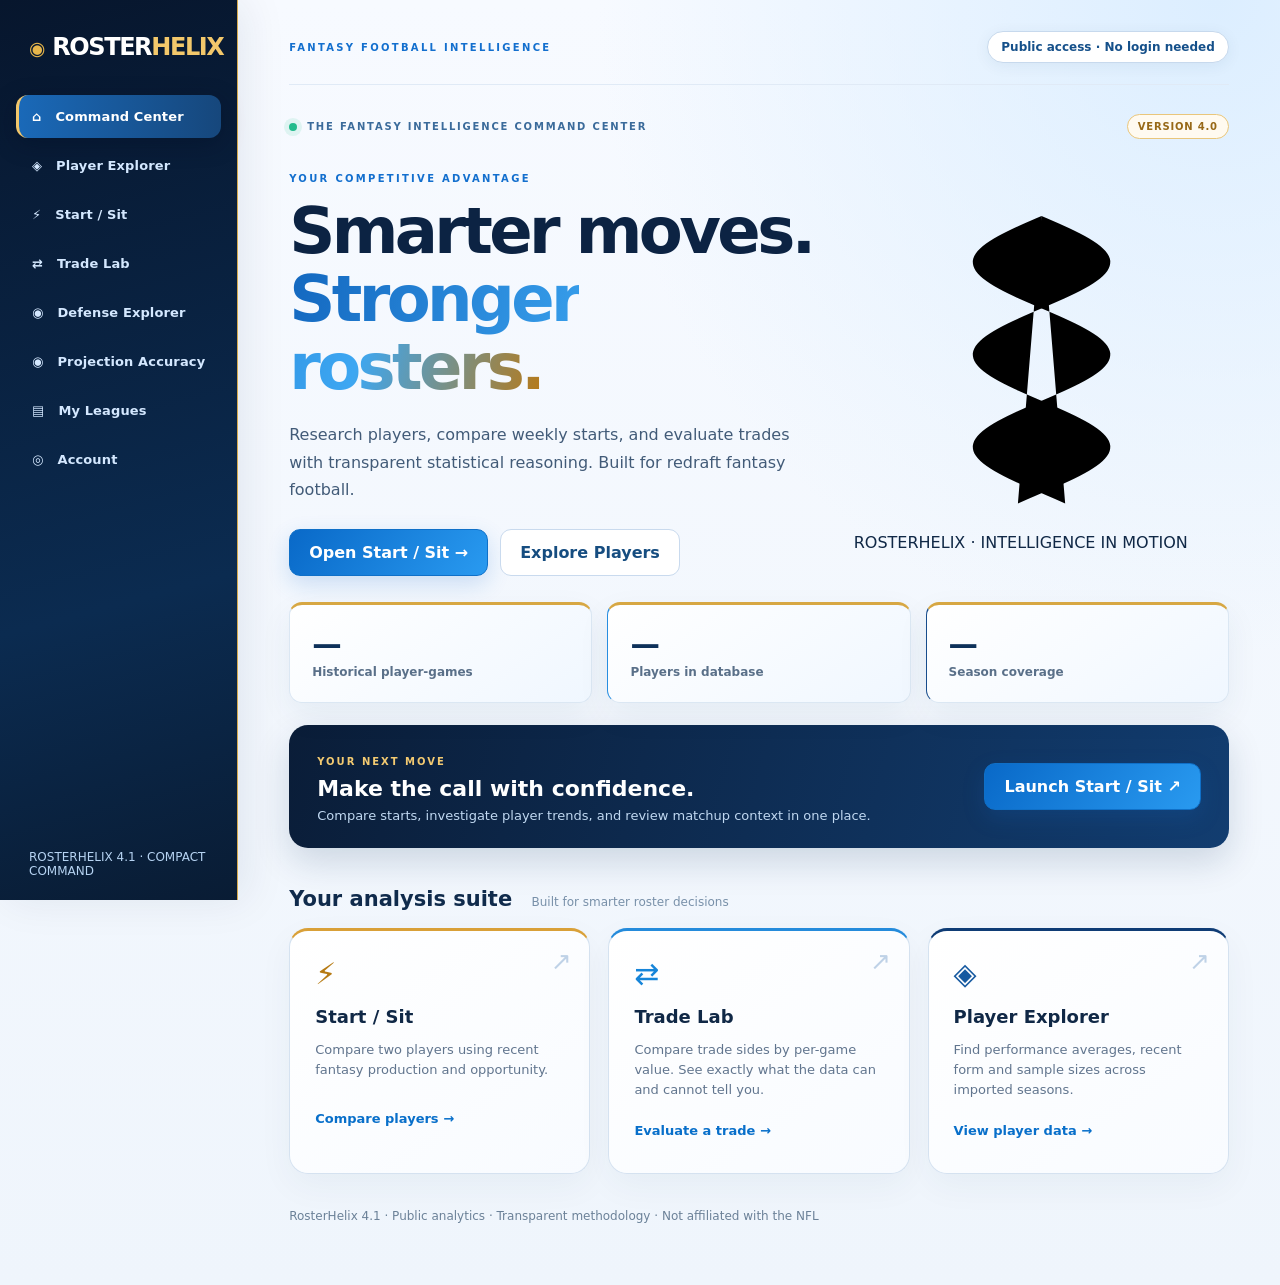
==== commit 2a2780d0: "Update index.html" ====
--- a/rosterhelix-2/static/index.html
+++ b/rosterhelix-2/static/index.html
@@ -72,15 +72,15 @@
 .view:not(#home){animation:fade-rise .36s ease both}.view:not(#home)>h1{font-size:clamp(28px,3vw,40px);letter-spacing:-1.2px;margin:31px 0 10px}.panel{background:#fff}.field{border-radius:11px}.field:focus-visible{box-shadow:0 0 0 4px #1d80d822}.notice{border-radius:12px}.tablewrap{border:1px solid #dbe7f3}.tablewrap tbody tr{transition:background .15s}
 .explorer-head{display:flex;justify-content:space-between;align-items:end;gap:12px;margin:25px 0 15px}.explorer-head h2{font-size:21px;margin:7px 0}.explorer-head p{margin:4px 0;font-size:12px}.player-cards{display:grid;grid-template-columns:repeat(auto-fill,minmax(190px,1fr));gap:14px;margin:16px 0}.player-card{background:#fff;border:1px solid #d7e5f2;border-top:3px solid #2187df;border-radius:17px;padding:17px;text-align:left;box-shadow:0 8px 22px #153d6610;transition:transform .22s,box-shadow .22s,border-color .22s;position:relative;overflow:hidden;color:#123456}.player-card:hover,.player-card:focus-visible{transform:translateY(-5px);box-shadow:0 18px 35px #133e6a26;border-color:#e0ad48}.player-card:before{content:'';position:absolute;right:-24px;top:-24px;width:92px;height:92px;border-radius:50%;background:radial-gradient(circle,#e1f1ff,transparent 68%)}.player-card .avatar{width:43px;height:43px;border-radius:13px;background:linear-gradient(140deg,#0c2d55,#2184df);color:#fff;display:grid;place-items:center;font-weight:850;font-size:17px;margin-bottom:12px;box-shadow:0 5px 13px #0d5bb52c}.player-card .player-name{font-size:14px;font-weight:850;min-height:37px;display:block;position:relative}.player-card .player-meta{font-size:11px;color:#647f9a;margin-top:4px}.player-card .player-score{font-size:29px;color:#0d5fae;font-weight:900;letter-spacing:-1px;margin-top:14px}.player-card .player-score small{font-size:10px;color:#6d829a;letter-spacing:0;font-weight:600}.player-card .player-trend{margin-top:6px;font-size:11px;color:#607b95}.player-card .player-trend b{color:#138364}.player-detail{margin:16px 0}.detail-board{border:1px solid #c8ddf2;border-radius:19px;padding:22px;background:linear-gradient(130deg,#fff,#f1f7ff);box-shadow:0 10px 28px #164d8212}.detail-header{display:flex;justify-content:space-between;align-items:center;gap:12px;flex-wrap:wrap}.detail-header h3{margin:4px 0;font-size:22px}.detail-header small{color:#607b95}.chart-svg{width:100%;height:auto;display:block;margin-top:16px;overflow:visible}.chart-grid{stroke:#dfe9f4;stroke-width:1}.chart-label{fill:#70859d;font-size:11px;font-family:inherit}.chart-line{stroke:#197fe0;stroke-width:3.5;fill:none;stroke-linejoin:round;stroke-linecap:round}.chart-area{fill:url(#rh4Area)}.chart-dot{fill:#fff;stroke:#177ed9;stroke-width:3}.chart-dot:hover{fill:#e8b94f;stroke:#b67d19}.chart-note{font-size:12px;color:#667e96;margin-top:10px}.detail-close{background:white;border:1px solid #cbdff2;border-radius:9px;padding:8px 12px;color:#205a91}.def-visual{margin:18px 0;display:grid;grid-template-columns:repeat(auto-fill,minmax(210px,1fr));gap:12px}.def-mini{padding:16px;border:1px solid #dbe7f3;border-radius:14px;background:#fff}.def-mini-top{display:flex;justify-content:space-between;font-size:12px;font-weight:800}.def-mini-bar{height:8px;border-radius:99px;background:#e8eff7;margin-top:13px;overflow:hidden}.def-mini-fill{height:100%;background:linear-gradient(90deg,#147ad6,#e7b64b);border-radius:99px}.def-mini small{font-size:11px;color:#70859d;display:block;margin-top:8px}
 @keyframes fade-rise{from{opacity:0;transform:translateY(9px)}to{opacity:1;transform:translateY(0)}}@keyframes spin{to{transform:rotate(360deg)}}@keyframes pulse-dot{50%{box-shadow:0 0 0 9px #22bb8c0c}}@media(max-width:1100px){.hero{grid-template-columns:1fr}.orb{display:none}}@media(max-width:950px){.sidebar{padding:12px}.main{padding-top:22px}.home-kicker{margin-top:22px}.hero{padding-top:22px}}@media(max-width:680px){.command-strip{align-items:flex-start;flex-direction:column}.explorer-head{flex-direction:column;align-items:flex-start}.section-sub{display:block;margin:5px 0}.player-cards{grid-template-columns:repeat(2,minmax(0,1fr))}.player-card{padding:13px}.hero h1{letter-spacing:-2px}.stats{grid-template-columns:1fr}.top{flex-wrap:wrap}}@media(max-width:390px){.player-cards{grid-template-columns:1fr}}@media(prefers-reduced-motion:reduce){*,*:before,*:after{animation-duration:.01ms!important;transition-duration:.01ms!important;scroll-behavior:auto!important}}
-</style><link rel="stylesheet" href="/compact41.css"><link rel="stylesheet" href="/compact42.css"><link rel="stylesheet" href="/compact43.css"><link rel="stylesheet" href="/model44.css"><link rel="stylesheet" href="/rh50a.css"><link rel="stylesheet" href="/rh50a1.css"></head><body><div class="layout"><aside class="sidebar"><div class="brand">ROSTER<span>HELIX</span></div><nav class="nav"><button class="active" data-view="home">⌂ &nbsp; Command Center</button><button data-view="players">◈ &nbsp; Player Explorer</button><button data-view="start">⚡ &nbsp; Start / Sit</button><button data-view="trade">⇄ &nbsp; Trade Lab</button><button data-view="defense">◉ &nbsp; Defense Explorer</button><button data-view="accuracy">◉ &nbsp; Projection Accuracy</button><button data-view="leagues">▤ &nbsp; My Leagues</button><button data-view="account">◎ &nbsp; Account</button></nav><div class="sidefoot">ROSTERHELIX 4.1 · COMPACT COMMAND</div></aside><main class="main"><div class="top"><span class="eyebrow">FANTASY FOOTBALL INTELLIGENCE</span><span id="authBadge" class="pill">Public access · No login needed</span></div>
-<section id="home" class="view active"><div class="home-kicker"><span class="live-dot"></span> THE FANTASY INTELLIGENCE COMMAND CENTER <span class="version-chip">VERSION 4.0</span></div><div class="hero"><div><span class="eyebrow">YOUR COMPETITIVE ADVANTAGE</span><h1>Smarter moves.<br><em>Stronger rosters.</em></h1><p>Research players, compare weekly starts, and evaluate trades with transparent statistical reasoning. Built for redraft fantasy football.</p><div class="cta"><button class="primary" data-go="start">Open Start / Sit →</button><button class="secondary" data-go="players">Explore Players</button></div></div><div class="orb"><div class="orbit orbit-a"></div><div class="orbit orbit-b"></div><div class="orbit orbit-c"></div><div class="orb-core">RH</div><div class="orb-legend">DATA OVER HYPE <span>✦</span> DECISIONS OVER GUESSWORK</div></div></div><div class="stats"><div class="stat"><strong id="statGames">—</strong><small>Historical player-games</small></div><div class="stat"><strong id="statPlayers">—</strong><small>Players in database</small></div><div class="stat"><strong id="statSeasons">—</strong><small>Season coverage</small></div></div><div class="command-strip"><div><span class="strip-eyebrow">YOUR NEXT MOVE</span><h3>Make the call with confidence.</h3><p>Compare starts, investigate player trends, and review matchup context in one place.</p></div><button class="primary" data-go="start">Launch Start / Sit <span aria-hidden="true">↗</span></button></div><h2 class="sectiontitle">Your analysis suite <span class="section-sub">Built for smarter roster decisions</span></h2><div class="cards"><div class="card"><div class="icon">⚡</div><h3>Start / Sit</h3><p>Compare two players using recent fantasy production and opportunity.</p><button data-go="start">Compare players →</button></div><div class="card"><div class="icon">⇄</div><h3>Trade Lab</h3><p>Compare trade sides by per-game value. See exactly what the data can and cannot tell you.</p><button data-go="trade">Evaluate a trade →</button></div><div class="card"><div class="icon">◈</div><h3>Player Explorer</h3><p>Find performance averages, recent form and sample sizes across imported seasons.</p><button data-go="players">View player data →</button></div></div></section>
+</style><link rel="stylesheet" href="/compact41.css"><link rel="stylesheet" href="/compact42.css"><link rel="stylesheet" href="/compact43.css"><link rel="stylesheet" href="/model44.css"><link rel="stylesheet" href="/rh50a.css"><link rel="stylesheet" href="/rh50a1.css"><link rel="stylesheet" href="/rh50c.css"><link rel="stylesheet" href="/rh50c1.css"><link rel="stylesheet" href="/rh50d.css"><link rel="stylesheet" href="/rh50d2.css"><link rel="stylesheet" href="/rh50e.css"><link rel="stylesheet" href="/rh50e2.css"><link rel="stylesheet" href="/rh60.css"></head><body><div class="layout"><aside class="sidebar"><div class="brand">ROSTER<span>HELIX</span></div><nav class="nav"><button class="active" data-view="home">⌂ &nbsp; Command Center</button><button data-view="players">◈ &nbsp; Player Explorer</button><button data-view="start">⚡ &nbsp; Start / Sit</button><button data-view="trade">⇄ &nbsp; Trade Lab</button><button data-view="defense">◉ &nbsp; Defense Explorer</button><button data-view="accuracy">◉ &nbsp; Projection Accuracy</button><button data-view="leagues">▤ &nbsp; My Leagues</button><button data-view="account">◎ &nbsp; Account</button></nav><div class="sidefoot">ROSTERHELIX 4.1 · COMPACT COMMAND</div></aside><main class="main"><div class="top"><span class="eyebrow">FANTASY FOOTBALL INTELLIGENCE</span><span id="authBadge" class="pill">Public access · No login needed</span></div>
+<section id="home" class="view active"><div class="home-kicker"><span class="live-dot"></span> THE FANTASY INTELLIGENCE COMMAND CENTER <span class="version-chip">VERSION 4.0</span></div><div class="hero"><div><span class="eyebrow">YOUR COMPETITIVE ADVANTAGE</span><h1>Smarter moves.<br><em>Stronger rosters.</em></h1><p>Research players, compare weekly starts, and evaluate trades with transparent statistical reasoning. Built for redraft fantasy football.</p><div class="cta"><button class="primary" data-go="start">Open Start / Sit →</button><button class="secondary" data-go="players">Explore Players</button></div></div><div class="rh-helix" role="img" aria-label="Animated blue and gold RosterHelix DNA double helix"><svg viewBox="0 0 300 270" aria-hidden="true"><g class="rh-dna-motion"><line class="rh-rung" x1="150.0" y1="20" x2="150.0" y2="20"/><line class="rh-rung" x1="172.9" y1="30" x2="127.1" y2="30"/><line class="rh-rung" x1="191.7" y1="40" x2="108.3" y2="40"/><line class="rh-rung" x1="202.8" y1="50" x2="97.2" y2="50"/><line class="rh-rung" x1="204.4" y1="60" x2="95.6" y2="60"/><line class="rh-rung" x1="196.0" y1="70" x2="104.0" y2="70"/><line class="rh-rung" x1="179.3" y1="80" x2="120.7" y2="80"/><line class="rh-rung" x1="157.2" y1="90" x2="142.8" y2="90"/><line class="rh-rung" x1="133.8" y1="100" x2="166.2" y2="100"/><line class="rh-rung" x1="113.4" y1="110" x2="186.6" y2="110"/><line class="rh-rung" x1="99.6" y1="120" x2="200.4" y2="120"/><line class="rh-rung" x1="95.0" y1="130" x2="205.0" y2="130"/><line class="rh-rung" x1="100.4" y1="140" x2="199.6" y2="140"/><line class="rh-rung" x1="114.9" y1="150" x2="185.1" y2="150"/><line class="rh-rung" x1="135.7" y1="160" x2="164.3" y2="160"/><line class="rh-rung" x1="159.1" y1="170" x2="140.9" y2="170"/><line class="rh-rung" x1="180.9" y1="180" x2="119.1" y2="180"/><line class="rh-rung" x1="197.1" y1="190" x2="102.9" y2="190"/><line class="rh-rung" x1="204.6" y1="200" x2="95.4" y2="200"/><line class="rh-rung" x1="202.3" y1="210" x2="97.7" y2="210"/><line class="rh-rung" x1="190.4" y1="220" x2="109.6" y2="220"/><line class="rh-rung" x1="171.2" y1="230" x2="128.8" y2="230"/><line class="rh-rung" x1="148.1" y1="240" x2="151.9" y2="240"/><line class="rh-rung" x1="125.3" y1="250" x2="174.7" y2="250"/><polyline class="rh-strand-a rh-dna-glow" points="150.0,20.0 154.7,22.0 159.3,24.0 163.9,26.0 168.3,28.0 172.7,30.0 176.8,32.0 180.8,34.0 184.6,36.0 188.1,38.0 191.3,40.0 194.3,42.0 196.9,44.0 199.1,46.0 201.1,48.0 202.6,50.0 203.8,52.0 204.6,54.0 205.0,56.0 204.9,58.0 204.5,60.0 203.7,62.0 202.6,64.0 201.0,66.0 199.1,68.0 196.8,70.0 194.1,72.0 191.2,74.0 188.0,76.0 184.4,78.0 180.7,80.0 176.7,82.0 172.5,84.0 168.2,86.0 163.7,88.0 159.1,90.0 154.5,92.0 149.8,94.0 145.1,96.0 140.5,98.0 135.9,100.0 131.5,102.0 127.2,104.0 123.0,106.0 119.0,108.0 115.3,110.0 111.8,112.0 108.6,114.0 105.6,116.0 103.0,118.0 100.8,120.0 98.9,122.0 97.3,124.0 96.2,126.0 95.4,128.0 95.0,130.0 95.1,132.0 95.5,134.0 96.3,136.0 97.5,138.0 99.1,140.0 101.0,142.0 103.3,144.0 106.0,146.0 108.9,148.0 112.2,150.0 115.7,152.0 119.5,154.0 123.5,156.0 127.7,158.0 132.0,160.0 136.5,162.0 141.1,164.0 145.7,166.0 150.4,168.0 155.0,170.0 159.7,172.0 164.2,174.0 168.7,176.0 173.0,178.0 177.2,180.0 181.1,182.0 184.9,184.0 188.4,186.0 191.6,188.0 194.5,190.0 197.1,192.0 199.3,194.0 201.2,196.0 202.7,198.0 203.9,200.0 204.6,202.0 205.0,204.0 204.9,206.0 204.5,208.0 203.7,210.0 202.4,212.0 200.8,214.0 198.9,216.0 196.6,218.0 193.9,220.0 190.9,222.0 187.7,224.0 184.1,226.0 180.4,228.0 176.4,230.0 172.2,232.0 167.8,234.0 163.3,236.0 158.8,238.0 154.1,240.0 149.4,242.0 144.8,244.0 140.1,246.0 135.6,248.0 131.1,250.0"/><polyline class="rh-strand-b rh-dna-glow" points="150.0,20.0 145.3,22.0 140.7,24.0 136.1,26.0 131.7,28.0 127.3,30.0 123.2,32.0 119.2,34.0 115.4,36.0 111.9,38.0 108.7,40.0 105.7,42.0 103.1,44.0 100.9,46.0 98.9,48.0 97.4,50.0 96.2,52.0 95.4,54.0 95.0,56.0 95.1,58.0 95.5,60.0 96.3,62.0 97.4,64.0 99.0,66.0 100.9,68.0 103.2,70.0 105.9,72.0 108.8,74.0 112.0,76.0 115.6,78.0 119.3,80.0 123.3,82.0 127.5,84.0 131.8,86.0 136.3,88.0 140.9,90.0 145.5,92.0 150.2,94.0 154.9,96.0 159.5,98.0 164.1,100.0 168.5,102.0 172.8,104.0 177.0,106.0 181.0,108.0 184.7,110.0 188.2,112.0 191.4,114.0 194.4,116.0 197.0,118.0 199.2,120.0 201.1,122.0 202.7,124.0 203.8,126.0 204.6,128.0 205.0,130.0 204.9,132.0 204.5,134.0 203.7,136.0 202.5,138.0 200.9,140.0 199.0,142.0 196.7,144.0 194.0,146.0 191.1,148.0 187.8,150.0 184.3,152.0 180.5,154.0 176.5,156.0 172.3,158.0 168.0,160.0 163.5,162.0 158.9,164.0 154.3,166.0 149.6,168.0 145.0,170.0 140.3,172.0 135.8,174.0 131.3,176.0 127.0,178.0 122.8,180.0 118.9,182.0 115.1,184.0 111.6,186.0 108.4,188.0 105.5,190.0 102.9,192.0 100.7,194.0 98.8,196.0 97.3,198.0 96.1,200.0 95.4,202.0 95.0,204.0 95.1,206.0 95.5,208.0 96.3,210.0 97.6,212.0 99.2,214.0 101.1,216.0 103.4,218.0 106.1,220.0 109.1,222.0 112.3,224.0 115.9,226.0 119.6,228.0 123.6,230.0 127.8,232.0 132.2,234.0 136.7,236.0 141.2,238.0 145.9,240.0 150.6,242.0 155.2,244.0 159.9,246.0 164.4,248.0 168.9,250.0"/></g></svg><div class="rh-helix-label">ROSTERHELIX · INTELLIGENCE IN MOTION</div></div></div><div class="stats"><div class="stat"><strong id="statGames">—</strong><small>Historical player-games</small></div><div class="stat"><strong id="statPlayers">—</strong><small>Players in database</small></div><div class="stat"><strong id="statSeasons">—</strong><small>Season coverage</small></div></div><div class="command-strip"><div><span class="strip-eyebrow">YOUR NEXT MOVE</span><h3>Make the call with confidence.</h3><p>Compare starts, investigate player trends, and review matchup context in one place.</p></div><button class="primary" data-go="start">Launch Start / Sit <span aria-hidden="true">↗</span></button></div><h2 class="sectiontitle">Your analysis suite <span class="section-sub">Built for smarter roster decisions</span></h2><div class="cards"><div class="card"><div class="icon">⚡</div><h3>Start / Sit</h3><p>Compare two players using recent fantasy production and opportunity.</p><button data-go="start">Compare players →</button></div><div class="card"><div class="icon">⇄</div><h3>Trade Lab</h3><p>Compare trade sides by per-game value. See exactly what the data can and cannot tell you.</p><button data-go="trade">Evaluate a trade →</button></div><div class="card"><div class="icon">◈</div><h3>Player Explorer</h3><p>Find performance averages, recent form and sample sizes across imported seasons.</p><button data-go="players">View player data →</button></div></div></section>
 <section id="players" class="view"><h1>Player Explorer</h1><p class="muted">Search the imported game logs. Numbers are historical descriptive statistics, not forward projections.</p><div class="controls"><input class="field" id="search" placeholder="Search player name"><select class="field scoring"><option value="ppr">Full PPR</option><option value="half">Half PPR</option><option value="standard">Standard</option></select><input class="field" id="season" type="number" placeholder="Season (optional)" min="1990" max="2100"><button class="primary" id="searchBtn">Search</button></div><div class="explorer-head"><div><span class="eyebrow">PLAYER INTELLIGENCE</span><h2>Player cards & performance trends</h2><p class="muted">Select a player card to explore available recent fantasy scores. Chart values come from imported game logs.</p></div><div class="chart-controls"><button class="secondary" id="playerCardMode" type="button">Cards / Table</button></div></div><div id="playerCards" class="player-cards" aria-live="polite"></div><div id="playerDetail" class="player-detail" aria-live="polite"></div><div class="panel tablewrap" id="playerTable"><table><thead><tr><th>Player</th><th>Team</th><th>POS</th><th>Games</th><th>PPG</th><th>Recent 5</th></tr></thead><tbody id="playersBody"></tbody></table><p id="playersEmpty" class="muted"></p></div></section>
 <section id="start" class="view"><h1>Start / Sit Studio</h1><p class="muted">Compare players and evaluate how their selected upcoming opponents have performed against the same position.</p><div class="notice">Use Auto-detect opponents to retrieve the next scheduled matchup, or select manually. Defensive allowances are historical team-level position totals, not individual projections. Injuries, snap share, and coverage schemes are not connected.</div><div class="panel"><div class="controls"><input class="field" id="ssA" list="ssOptionsA" placeholder="Search first player" autocomplete="off"><datalist id="ssOptionsA"></datalist><input class="field" id="ssB" list="ssOptionsB" placeholder="Search second player" autocomplete="off"><datalist id="ssOptionsB"></datalist><input class="field" id="ssSeason" type="number" min="1999" max="2100" value="2026" aria-label="NFL season"><select class="field" id="ssScoring" aria-label="Scoring"><option value="ppr">Full PPR</option><option value="half">Half PPR</option><option value="standard">Standard</option></select><button class="primary" id="ssCompare">Analyze players</button></div><button class="primary" type="button" id="ssAutoOpp" style="margin-top:10px">Auto-detect upcoming opponents</button><p id="ssScheduleStatus" class="muted" aria-live="polite" style="font-size:12px"></p><div class="matchup-selectors"><label>Player A upcoming opponent <select class="field" id="ssOppA"><option value="">Select opponent (optional)</option></select></label><label>Player B upcoming opponent <select class="field" id="ssOppB"><option value="">Select opponent (optional)</option></select></label></div><p class="muted" style="font-size:12px">Type at least two letters to find players. The season must have imported game logs.</p><div id="ssResult" class="result muted" aria-live="polite">Choose two players to see their historical comparison.</div></div></section>
 <section id="defense" class="view"><h1>Defense Explorer</h1><p class="muted">Discover which defenses have allowed the most fantasy production to each position, based on imported regular-season player game logs.</p><div class="notice">Higher fantasy points allowed indicates a historically more generous matchup, not a guaranteed future result. This is not man/zone coverage data. Choose an upcoming opponent yourself; no schedule feed is connected.</div><div class="panel"><div class="controls"><input class="field" id="defSeason" type="number" min="1999" max="2100" value="2026" aria-label="Season"><select class="field" id="defPos" aria-label="Position"><option value="WR">Wide receivers</option><option value="RB">Running backs</option><option value="TE">Tight ends</option><option value="QB">Quarterbacks</option></select><select class="field" id="defScoring" aria-label="Scoring"><option value="ppr">Full PPR</option><option value="half">Half PPR</option><option value="standard">Standard</option></select><button class="primary" id="defLoad">Analyze defenses</button></div><p id="defSummary" class="muted" aria-live="polite">Choose a season, position and scoring format.</p><div class="tablewrap"><table><thead><tr><th>Rank*</th><th>Defense</th><th>Weeks</th><th>FP allowed/wk</th><th>Last 4</th><th>Targets/wk</th><th>Receptions/wk</th><th>Yards/wk</th></tr></thead><tbody id="defBody"></tbody></table></div><p class="muted" style="font-size:12px">*Rank 1 allows the most points to this position. Position totals include all recorded players, not just one starter. Weeks with no player records for that position are excluded. Small samples can be misleading.</p></div></section>
 <section id="accuracy" class="view"><h1>Projection Accuracy</h1><p class="muted">Compare saved pre-game estimates against actual imported fantasy scores. Tracking starts only after the next scheduled daily import.</p><div class="panel"><div class="controls"><input id="accSeason" class="field" type="number" value="2026" min="1999" max="2100"><select id="accScoring" class="field"><option value="ppr">Full PPR</option><option value="half">Half PPR</option><option value="standard">Standard</option></select><button id="accLoad" class="primary">Load accuracy</button></div><div id="accSummary" class="notice">No results loaded.</div><div class="tablewrap"><table><thead><tr><th>Week</th><th>Player</th><th>Projected</th><th>Actual</th><th>Absolute error</th></tr></thead><tbody id="accRows"></tbody></table></div><p class="muted">MAE is mean absolute error. Bias is projected minus actual. Only games with matching player logs are evaluated; inactive players and missing logs are excluded.</p></div></section><section id="trade" class="view"><h1>Trade Lab</h1><p class="muted">Compare the historical per-game value of players on each side of a proposed trade.</p><div class="notice">Experimental: this is not a complete trade valuation model. Positional scarcity, roster depth, future usage and playoff schedule are not yet modeled.</div><div class="panel"><div class="grid2"><div><h3>You give</h3><select class="field" id="tradeA" style="width:100%"></select></div><div><h3>You receive</h3><select class="field" id="tradeB" style="width:100%"></select></div></div><div class="controls"><select class="field scoring"><option value="ppr">Full PPR</option><option value="half">Half PPR</option><option value="standard">Standard</option></select><button class="primary" id="tradeBtn">Analyze trade</button></div><div id="tradeResult" class="result muted">Import player data to enable comparisons.</div></div></section>
 <section id="leagues" class="view"><h1>My Leagues</h1><p class="muted">Optional accounts let you save league scoring and a roster list.</p><div id="leagueGate" class="notice">Sign in on the Account page to save leagues.</div><div id="leagueContent" class="hide"><div class="panel"><h3>Create a league</h3><div class="controls"><input id="leagueName" class="field" placeholder="League name"><select id="leagueScoring" class="field"><option value="ppr">PPR</option><option value="half">Half PPR</option><option value="standard">Standard</option></select><button id="saveLeague" class="primary">Save league</button></div><p id="leagueMessage"></p></div><h2 class="sectiontitle">Saved leagues</h2><div id="leagueList" class="cards"></div></div></section>
 <section id="account" class="view"><h1>Account & Data</h1><p class="muted">Public tools work without an account. Sign in only to save your leagues.</p><div class="grid2"><div class="panel"><h3 id="authTitle">Sign in or create an account</h3><div id="authForm"><div class="controls"><input class="field" id="email" type="email" autocomplete="email" placeholder="Email"><input class="field" id="password" type="password" autocomplete="current-password" placeholder="Password (10+ characters)"></div><div class="controls"><button class="primary" id="login">Sign in</button><button class="secondary" id="register">Create account</button></div></div><button class="secondary hide" id="logout">Sign out</button><p id="authMessage" class="muted"></p></div><div class="panel"><h3>Data status</h3><p id="dataStatus" class="muted">Checking database…</p><div id="adminBox" class="hide"><h4>NFL Data Manager</h4><p class="muted">Import weekly regular-season player statistics directly from nflverse. Start with one season to verify results. Reimporting a season updates existing records.</p><div class="controls"><select class="field" id="nflSeason"><option value="2026" selected>2026 NFL season</option><option value="2025">2025 NFL season</option><option value="2024">2024 NFL season</option><option value="2023">2023 NFL season</option><option value="2022">2022 NFL season</option><option value="2021">2021 NFL season</option><option value="2020">2020 NFL season</option><option value="2019">2019 NFL season</option><option value="2018">2018 NFL season</option><option value="2017">2017 NFL season</option><option value="2016">2016 NFL season</option><option value="2015">2015 NFL season</option><option value="2014">2014 NFL season</option><option value="2013">2013 NFL season</option><option value="2012">2012 NFL season</option><option value="2011">2011 NFL season</option><option value="2010">2010 NFL season</option><option value="2009">2009 NFL season</option><option value="2008">2008 NFL season</option><option value="2007">2007 NFL season</option><option value="2006">2006 NFL season</option><option value="2005">2005 NFL season</option><option value="2004">2004 NFL season</option><option value="2003">2003 NFL season</option><option value="2002">2002 NFL season</option><option value="2001">2001 NFL season</option><option value="2000">2000 NFL season</option><option value="1999">1999 NFL season</option></select><button class="primary" id="nflImportBtn">Import season</button></div><p id="nflImportMessage" class="muted" role="status" aria-live="polite"></p><hr style="border:0;border-top:1px solid var(--edge);margin:24px 0"><h4>Administrator CSV import</h4><p class="muted">Import a normalized CSV with season, week and player columns. See README for accepted columns. Up to 50,000 rows per upload.</p><input type="file" id="csvFile" accept=".csv,text/csv"><button class="primary" id="importBtn">Import CSV</button><p id="importMessage"></p></div></div></div></section><footer>RosterHelix 4.1 · Public analytics · Transparent methodology · Not affiliated with the NFL</footer></main></div>
-<script>
+<script src="/rh50c2.js"></script><script>
 const $=s=>document.querySelector(s),$$=s=>[...document.querySelectorAll(s)];let me={authenticated:false},players=[],currentScoring='ppr';const fmt=n=>Number(n||0).toLocaleString();function go(view){$$('.view').forEach(e=>e.classList.toggle('active',e.id===view));$$('[data-view]').forEach(e=>e.classList.toggle('active',e.dataset.view===view));window.scrollTo(0,0);if(view==='leagues')loadLeagues()}$$('[data-view]').forEach(e=>e.onclick=()=>go(e.dataset.view));$$('[data-go]').forEach(e=>e.onclick=()=>go(e.dataset.go));async function api(url,opts={}){const r=await fetch(url,{credentials:'same-origin',...opts});let d=await r.json();if(!r.ok)throw Error(d.error||'Request failed');return d}function esc(s){return String(s??'').replace(/[&<>"']/g,c=>({'&':'&amp;','<':'&lt;','>':'&gt;','"':'&quot;',"'":'&#39;'}[c]))}async function status(){try{const s=await api('/api/stats');$('#statGames').textContent=fmt(s.games);$('#statPlayers').textContent=fmt(s.players);$('#statSeasons').textContent=s.first_season?`${s.first_season}–${s.last_season}`:'Not imported';$('#dataStatus').textContent=s.games?`${fmt(s.games)} game logs, ${fmt(s.players)} players (${s.first_season}–${s.last_season}).`:'No NFL data imported yet. The site is functional, but player analyzers require real data.'}catch(e){$('#dataStatus').textContent=e.message}}async function auth(){me=await api('/api/auth/me');$('#authBadge').textContent=me.authenticated?`Signed in: ${me.email}`:'Public access · No login needed';$('#authForm').classList.toggle('hide',me.authenticated);$('#logout').classList.toggle('hide',!me.authenticated);$('#authTitle').textContent=me.authenticated?`Signed in as ${me.email}`:'Sign in or create an account';$('#adminBox').classList.toggle('hide',!me.admin);$('#leagueGate').classList.toggle('hide',me.authenticated);$('#leagueContent').classList.toggle('hide',!me.authenticated)}async function refreshPlayers(){try{const p=new URLSearchParams({q:$('#search').value,scoring:currentScoring});if($('#season').value)p.set('season',$('#season').value);const d=await api('/api/players?'+p);players=d.players;$('#playersBody').innerHTML=players.map(x=>`<tr><td><strong>${esc(x.name)}</strong></td><td>${esc(x.team)}</td><td><span class="tag">${esc(x.pos)}</span></td><td>${x.games}</td><td>${x.ppg.toFixed(1)}</td><td>${x.trend.toFixed(1)}</td></tr>`).join('');$('#playersEmpty').textContent=players.length?'':'No player records match. Import historical data through an admin account to activate the tools.';for(const id of ['tradeA','tradeB']){const sel=$('#'+id),old=sel.value;sel.innerHTML=players.map((x,i)=>`<option value="${i}">${esc(x.name)} (${esc(x.pos||'—')})</option>`).join('');if(players.length){sel.value=players.some((_,i)=>String(i)===old)?old:id.endsWith('B')?String(Math.min(1,players.length-1)):'0'}}}catch(e){$('#playersEmpty').textContent=e.message}}$$('.scoring').forEach(el=>el.onchange=()=>{currentScoring=el.value;$$('.scoring').forEach(x=>x.value=currentScoring);refreshPlayers()});$('#searchBtn').onclick=refreshPlayers;function compare(a,b,type){const x=players[Number($(a).value)],y=players[Number($(b).value)];if(!x||!y)return '<span class="error">Import player statistics first.</span>';const diff=(x.trend-y.trend).toFixed(1);const leader=x.trend===y.trend?'Even on recent form':x.trend>y.trend?x.name:y.name;return `<div class="grid2"><div class="stat"><small>${esc(x.name)}</small><strong>${x.trend.toFixed(1)}</strong><small>Last ${x.recent.length} games avg · ${x.games} games total</small></div><div class="stat"><small>${esc(y.name)}</small><strong>${y.trend.toFixed(1)}</strong><small>Last ${y.recent.length} games avg · ${y.games} games total</small></div></div><p><strong class="positive">${esc(leader)}</strong> ${type==='trade'?'has the higher recent fantasy average in this historical comparison.':'leads on recent fantasy scoring.'}</p><p class="muted">Historical recent-form difference: ${Math.abs(Number(diff)).toFixed(1)} points/game. Not a forward-looking prediction or complete ${type==='trade'?'trade':'lineup'} recommendation.</p>`}$('#tradeBtn').onclick=()=>$('#tradeResult').innerHTML=compare('#tradeA','#tradeB','trade');async function doAuth(mode){try{await api('/api/auth/'+mode,{method:'POST',headers:{'Content-Type':'application/json'},body:JSON.stringify({email:$('#email').value,password:$('#password').value})});$('#authMessage').textContent='Signed in successfully.';$('#password').value='';await auth()}catch(e){$('#authMessage').textContent=e.message}}$('#login').onclick=()=>doAuth('login');$('#register').onclick=()=>doAuth('register');$('#logout').onclick=async()=>{try{await api('/api/auth/logout',{method:'POST',headers:{'X-CSRF-Token':me.csrf,'Content-Type':'application/json'},body:'{}'});await auth()}catch(e){$('#authMessage').textContent=e.message}};async function loadLeagues(){if(!me.authenticated)return;try{const d=await api('/api/leagues');$('#leagueList').innerHTML=d.leagues.map(l=>`<div class="card"><h3>${esc(l.name)}</h3><p>${esc(l.scoring.toUpperCase())} · ${l.roster.length} players saved</p></div>`).join('')||'<p class="muted">No saved leagues yet.</p>'}catch(e){$('#leagueMessage').textContent=e.message}}$('#saveLeague').onclick=async()=>{try{await api('/api/leagues',{method:'POST',headers:{'Content-Type':'application/json','X-CSRF-Token':me.csrf},body:JSON.stringify({name:$('#leagueName').value,scoring:$('#leagueScoring').value,roster:[]})});$('#leagueMessage').textContent='League saved.';$('#leagueName').value='';await loadLeagues()}catch(e){$('#leagueMessage').textContent=e.message}};$('#nflImportBtn').onclick=async()=>{const btn=$('#nflImportBtn'),season=Number($('#nflSeason').value),msg=$('#nflImportMessage');btn.disabled=true;msg.textContent=`Importing ${season} from nflverse… This may take up to a minute. Keep this page open.`;try{const r=await api('/api/admin/nflverse/import',{method:'POST',headers:{'Content-Type':'application/json','X-CSRF-Token':me.csrf},body:JSON.stringify({season})});msg.textContent=`Imported ${fmt(r.rows_processed)} player-game rows for ${season}.`;await status();await refreshPlayers()}catch(e){msg.textContent=`Import failed: ${e.message}`}finally{btn.disabled=false}};$('#importBtn').onclick=async()=>{const file=$('#csvFile').files[0];if(!file)return $('#importMessage').textContent='Choose a CSV file first.';try{const r=await api('/api/admin/import',{method:'POST',headers:{'Content-Type':'text/csv','X-CSRF-Token':me.csrf},body:await file.text()});$('#importMessage').textContent=`Processed ${r.rows_processed} rows.`;await status();await refreshPlayers()}catch(e){$('#importMessage').textContent=e.message}};(async()=>{await status();await auth();await refreshPlayers()})().catch(e=>$('#dataStatus').textContent=e.message);
 
 // RosterHelix 3.1: server-backed searchable Start/Sit. No extra external dependencies.
@@ -225,4 +225,4 @@
   const defBody=select('defBody');if(defBody){const obs=new MutationObserver(()=>{const visual=select('defVisual');if(!visual)return;const rows=[...defBody.querySelectorAll('tr')].slice(0,8);const vals=rows.map(r=>Number(r.cells?.[3]?.textContent)||0);const max=Math.max(1,...vals);visual.innerHTML=rows.map((r,i)=>`<div class="def-mini"><div class="def-mini-top"><span>#${safe(r.cells?.[0]?.textContent)} · ${safe(r.cells?.[1]?.textContent)}</span><span>${vals[i].toFixed(1)} PPG</span></div><div class="def-mini-bar"><div class="def-mini-fill" style="width:${Math.max(0,Math.min(100,vals[i]/max*100))}%"></div></div><small>Positional fantasy points allowed per observed week</small></div>`).join('');});obs.observe(defBody,{childList:true});}
   renderCards();
 })();
-</script><script src="/compact41.js" defer></script><script src="/compact42.js" defer></script><script src="/compact43.js" defer></script><script src="/model44.js" defer></script><script src="/rh50a.js" defer></script><script src="/rh50a1.js" defer></script></body></html>
+</script><script src="/compact41.js" defer></script><script src="/compact42.js" defer></script><script src="/compact43.js" defer></script><script src="/model44.js" defer></script><script src="/rh50a.js" defer></script><script src="/rh50a1.js" defer></script><script src="/rh50c.js" defer></script><script src="/rh50c1.js" defer></script><script src="/rh50d.js" defer></script><script src="/rh50d2.js" defer></script><script src="/rh50e.js" defer></script><script src="/rh50e4.js" defer></script><script src="/rh60.js" defer></script></body></html>
